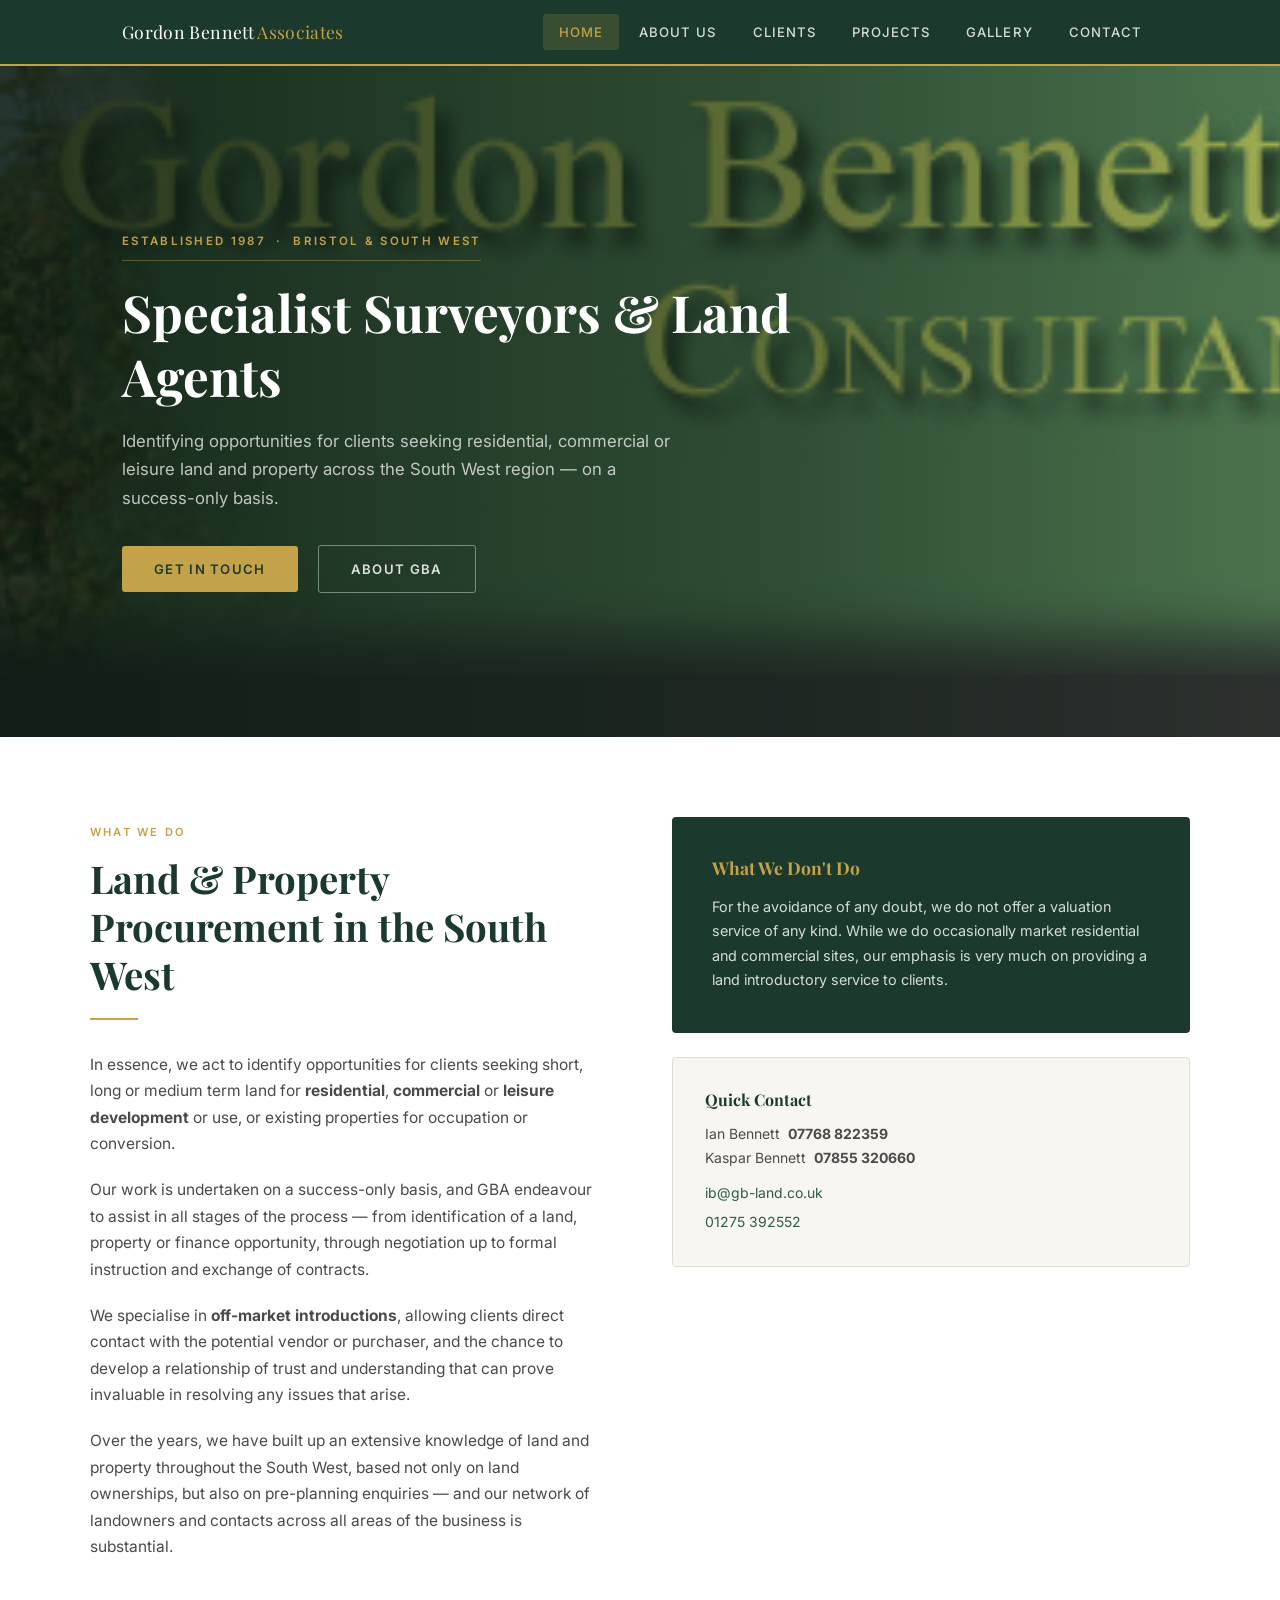
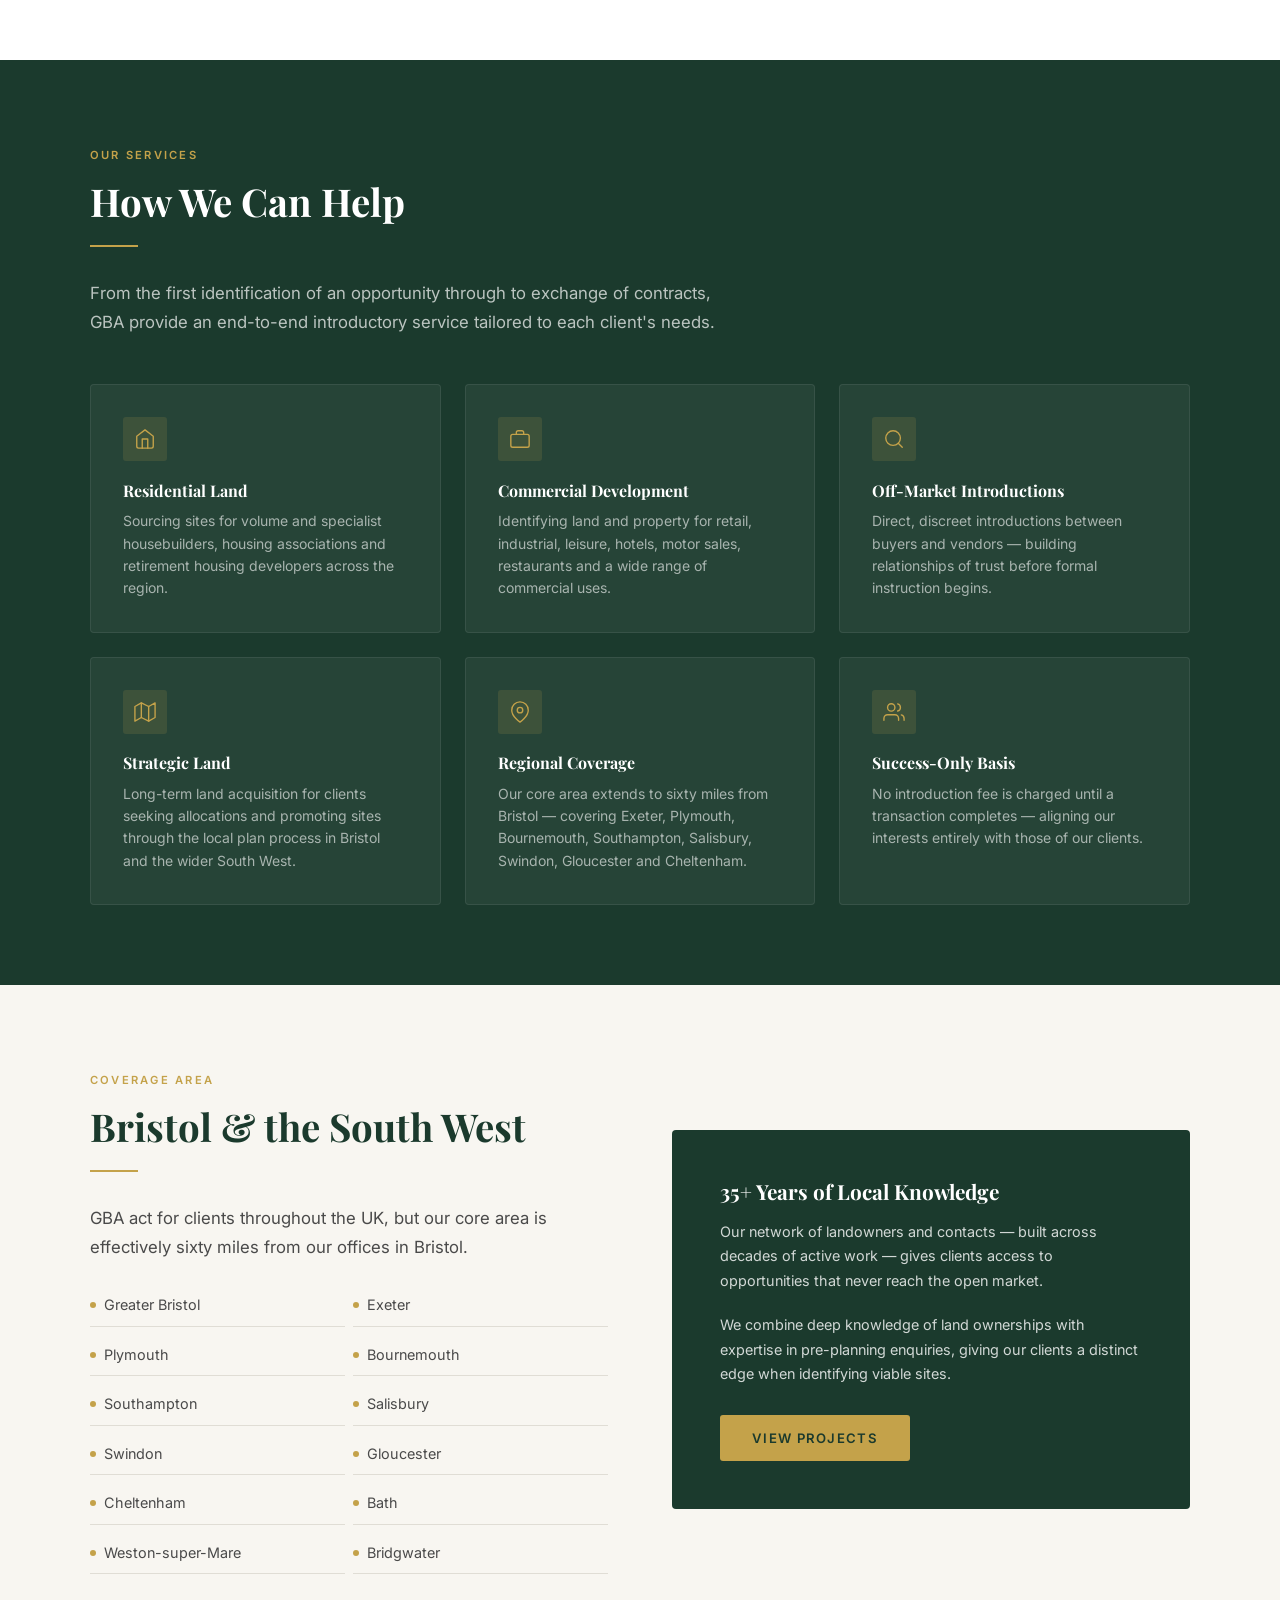
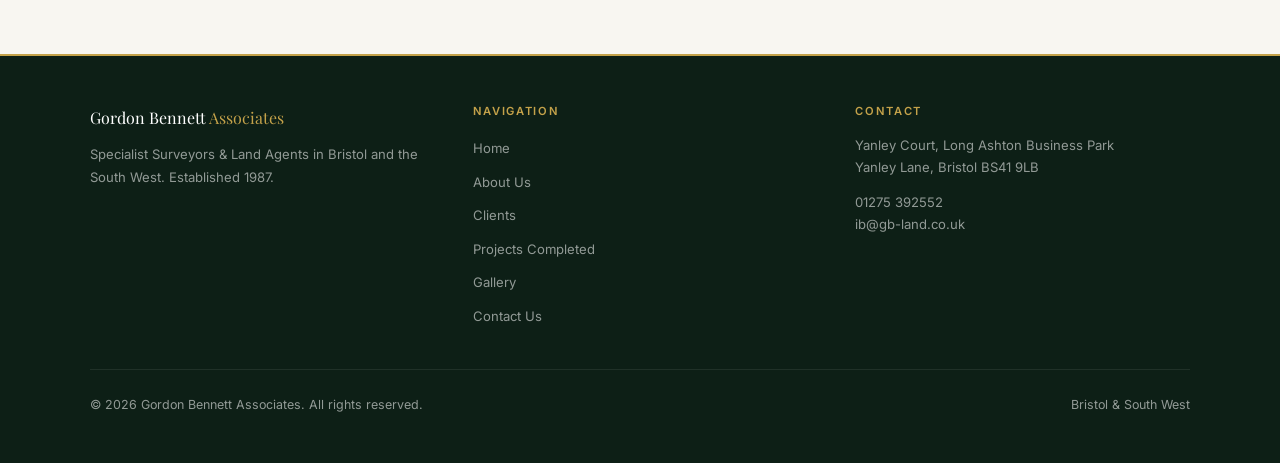
==== index.html @ da25f10d "Add hero image, gallery with project cards, contact form - Hero now uses real gbland.jpg banner with" ====
<!DOCTYPE html>
<html lang="en">
<head>
  <meta charset="UTF-8" />
  <meta name="viewport" content="width=device-width, initial-scale=1.0" />
  <title>Gordon Bennett Associates — Surveyors & Land Agents, Bristol & South West</title>
  <meta name="description" content="Gordon Bennett Associates — Specialist Surveyors & Land Agents in Property and Land Procurement in Bristol and the South West Region." />
  <link rel="stylesheet" href="style.css" />
</head>
<body>

<!-- NAV -->
<nav>
  <div class="nav-inner">
    <div class="nav-logo">Gordon Bennett <span>Associates</span></div>
    <ul class="nav-links">
      <li><a href="index.html" class="active">Home</a></li>
      <li><a href="about.html">About Us</a></li>
      <li><a href="clients.html">Clients</a></li>
      <li><a href="projects.html">Projects</a></li>
      <li><a href="gallery.html">Gallery</a></li>
      <li><a href="contact.html">Contact</a></li>
    </ul>
  </div>
</nav>

<!-- HERO -->
<section class="hero">
  <div class="hero-bg" style="background-image: url('gbland.jpg'); background-size: cover; background-position: center; background-repeat: no-repeat;"></div>
  <div class="hero-overlay"></div>
  <div class="hero-content">
    <div class="hero-eyebrow">Established 1987 &nbsp;·&nbsp; Bristol & South West</div>
    <h1>Specialist Surveyors &amp; Land Agents</h1>
    <p>Identifying opportunities for clients seeking residential, commercial or leisure land and property across the South West region — on a success-only basis.</p>
    <a href="contact.html" class="btn btn-gold">Get in Touch</a>
    <a href="about.html" class="btn btn-outline">About GBA</a>
  </div>
</section>

<!-- INTRO -->
<section style="background: var(--white);">
  <div class="section-inner">
    <div class="intro-grid">
      <div class="intro-text">
        <span class="section-label">What We Do</span>
        <h2 class="section-title">Land &amp; Property Procurement in the South West</h2>
        <div class="section-divider"></div>
        <p>In essence, we act to identify opportunities for clients seeking short, long or medium term land for <strong>residential</strong>, <strong>commercial</strong> or <strong>leisure development</strong> or use, or existing properties for occupation or conversion.</p>
        <p>Our work is undertaken on a success-only basis, and GBA endeavour to assist in all stages of the process — from identification of a land, property or finance opportunity, through negotiation up to formal instruction and exchange of contracts.</p>
        <p>We specialise in <strong>off-market introductions</strong>, allowing clients direct contact with the potential vendor or purchaser, and the chance to develop a relationship of trust and understanding that can prove invaluable in resolving any issues that arise.</p>
        <p>Over the years, we have built up an extensive knowledge of land and property throughout the South West, based not only on land ownerships, but also on pre-planning enquiries — and our network of landowners and contacts across all areas of the business is substantial.</p>
      </div>
      <div>
        <div class="intro-aside">
          <h3>What We Don't Do</h3>
          <p>For the avoidance of any doubt, we do not offer a valuation service of any kind. While we do occasionally market residential and commercial sites, our emphasis is very much on providing a land introductory service to clients.</p>
        </div>
        <div style="margin-top: 1.5rem; padding: 2rem; border: 1px solid var(--border); border-radius: 4px; background: var(--cream);">
          <h3 style="font-size:1rem; color: var(--green-dark); margin-bottom: 0.75rem;">Quick Contact</h3>
          <p style="font-size: 0.875rem; color: var(--text-mid); margin-bottom: 0.75rem;">Ian Bennett &nbsp;<strong>07768 822359</strong><br>Kaspar Bennett &nbsp;<strong>07855 320660</strong></p>
          <p style="font-size: 0.875rem;"><a href="mailto:ib@gb-land.co.uk">ib@gb-land.co.uk</a></p>
          <p style="font-size: 0.875rem; margin-top: 0.3rem;"><a href="tel:01275392552">01275 392552</a></p>
        </div>
      </div>
    </div>
  </div>
</section>

<!-- SERVICES -->
<section class="services-bg">
  <div class="section-inner">
    <span class="section-label">Our Services</span>
    <h2 class="section-title" style="color: var(--white);">How We Can Help</h2>
    <div class="section-divider"></div>
    <p class="section-intro">From the first identification of an opportunity through to exchange of contracts, GBA provide an end-to-end introductory service tailored to each client's needs.</p>
    <div class="services-grid">

      <div class="service-card">
        <div class="service-icon">
          <svg viewBox="0 0 24 24"><path d="M3 9l9-7 9 7v11a2 2 0 0 1-2 2H5a2 2 0 0 1-2-2z"/><polyline points="9 22 9 12 15 12 15 22"/></svg>
        </div>
        <h3>Residential Land</h3>
        <p>Sourcing sites for volume and specialist housebuilders, housing associations and retirement housing developers across the region.</p>
      </div>

      <div class="service-card">
        <div class="service-icon">
          <svg viewBox="0 0 24 24"><rect x="2" y="7" width="20" height="14" rx="2"/><path d="M16 7V5a2 2 0 0 0-2-2h-4a2 2 0 0 0-2 2v2"/></svg>
        </div>
        <h3>Commercial Development</h3>
        <p>Identifying land and property for retail, industrial, leisure, hotels, motor sales, restaurants and a wide range of commercial uses.</p>
      </div>

      <div class="service-card">
        <div class="service-icon">
          <svg viewBox="0 0 24 24"><circle cx="11" cy="11" r="8"/><line x1="21" y1="21" x2="16.65" y2="16.65"/></svg>
        </div>
        <h3>Off-Market Introductions</h3>
        <p>Direct, discreet introductions between buyers and vendors — building relationships of trust before formal instruction begins.</p>
      </div>

      <div class="service-card">
        <div class="service-icon">
          <svg viewBox="0 0 24 24"><polygon points="1 6 1 22 8 18 16 22 23 18 23 2 16 6 8 2 1 6"/><line x1="8" y1="2" x2="8" y2="18"/><line x1="16" y1="6" x2="16" y2="22"/></svg>
        </div>
        <h3>Strategic Land</h3>
        <p>Long-term land acquisition for clients seeking allocations and promoting sites through the local plan process in Bristol and the wider South West.</p>
      </div>

      <div class="service-card">
        <div class="service-icon">
          <svg viewBox="0 0 24 24"><path d="M21 10c0 7-9 13-9 13s-9-6-9-13a9 9 0 0 1 18 0z"/><circle cx="12" cy="10" r="3"/></svg>
        </div>
        <h3>Regional Coverage</h3>
        <p>Our core area extends to sixty miles from Bristol — covering Exeter, Plymouth, Bournemouth, Southampton, Salisbury, Swindon, Gloucester and Cheltenham.</p>
      </div>

      <div class="service-card">
        <div class="service-icon">
          <svg viewBox="0 0 24 24"><path d="M17 21v-2a4 4 0 0 0-4-4H5a4 4 0 0 0-4 4v2"/><circle cx="9" cy="7" r="4"/><path d="M23 21v-2a4 4 0 0 0-3-3.87"/><path d="M16 3.13a4 4 0 0 1 0 7.75"/></svg>
        </div>
        <h3>Success-Only Basis</h3>
        <p>No introduction fee is charged until a transaction completes — aligning our interests entirely with those of our clients.</p>
      </div>

    </div>
  </div>
</section>

<!-- COVERAGE -->
<section style="background: var(--cream);">
  <div class="section-inner">
    <div class="coverage-grid">
      <div>
        <span class="section-label">Coverage Area</span>
        <h2 class="section-title">Bristol &amp; the South West</h2>
        <div class="section-divider"></div>
        <p class="section-intro" style="margin-bottom: 1.5rem;">GBA act for clients throughout the UK, but our core area is effectively sixty miles from our offices in Bristol.</p>
        <ul class="coverage-list">
          <li>Greater Bristol</li>
          <li>Exeter</li>
          <li>Plymouth</li>
          <li>Bournemouth</li>
          <li>Southampton</li>
          <li>Salisbury</li>
          <li>Swindon</li>
          <li>Gloucester</li>
          <li>Cheltenham</li>
          <li>Bath</li>
          <li>Weston-super-Mare</li>
          <li>Bridgwater</li>
        </ul>
      </div>
      <div style="background: var(--green-dark); border-radius: 4px; padding: 3rem; color: rgba(255,255,255,0.8);">
        <h3 style="font-size:1.3rem; color: var(--white); margin-bottom: 1rem;">35+ Years of Local Knowledge</h3>
        <p style="font-size: 0.9rem; margin-bottom: 1.25rem;">Our network of landowners and contacts — built across decades of active work — gives clients access to opportunities that never reach the open market.</p>
        <p style="font-size: 0.9rem; margin-bottom: 1.25rem;">We combine deep knowledge of land ownerships with expertise in pre-planning enquiries, giving our clients a distinct edge when identifying viable sites.</p>
        <a href="projects.html" class="btn btn-gold" style="margin-top: 0.5rem;">View Projects</a>
      </div>
    </div>
  </div>
</section>

<!-- FOOTER -->
<footer>
  <div class="footer-inner">
    <div>
      <div class="footer-brand">Gordon Bennett <span>Associates</span></div>
      <p>Specialist Surveyors &amp; Land Agents in Bristol and the South West. Established 1987.</p>
    </div>
    <div>
      <h4>Navigation</h4>
      <ul class="footer-links">
        <li><a href="index.html">Home</a></li>
        <li><a href="about.html">About Us</a></li>
        <li><a href="clients.html">Clients</a></li>
        <li><a href="projects.html">Projects Completed</a></li>
        <li><a href="gallery.html">Gallery</a></li>
        <li><a href="contact.html">Contact Us</a></li>
      </ul>
    </div>
    <div>
      <h4>Contact</h4>
      <p>Yanley Court, Long Ashton Business Park<br>Yanley Lane, Bristol BS41 9LB</p>
      <p style="margin-top: 0.75rem;"><a href="tel:01275392552">01275 392552</a></p>
      <p><a href="mailto:ib@gb-land.co.uk">ib@gb-land.co.uk</a></p>
    </div>
  </div>
  <div class="footer-bottom">
    <span>© 2026 Gordon Bennett Associates. All rights reserved.</span>
    <span>Bristol &amp; South West</span>
  </div>
</footer>

</body>
</html>
---- style.css ----
/* ============================================
   Gordon Bennett Associates — Premium Theme
   ============================================ */

@import url('https://fonts.googleapis.com/css2?family=Playfair+Display:ital,wght@0,400;0,600;0,700;1,400&family=Inter:wght@300;400;500;600&display=swap');

:root {
  --green-dark:   #1B3A2D;
  --green-mid:    #2D5C43;
  --green-light:  #3D7A58;
  --gold:         #C4A24A;
  --gold-light:   #D4B86A;
  --cream:        #F8F6F1;
  --white:        #FFFFFF;
  --text-dark:    #1E1E1E;
  --text-mid:     #4A4A4A;
  --text-light:   #7A7A7A;
  --border:       #E0DDD5;
}

*, *::before, *::after { box-sizing: border-box; margin: 0; padding: 0; }

html { scroll-behavior: smooth; }

body {
  font-family: 'Inter', sans-serif;
  font-weight: 400;
  color: var(--text-dark);
  background: var(--cream);
  line-height: 1.7;
}

/* ── TYPOGRAPHY ── */
h1, h2, h3, h4 {
  font-family: 'Playfair Display', serif;
  line-height: 1.25;
}

a { color: var(--green-mid); text-decoration: none; transition: color 0.2s; }
a:hover { color: var(--gold); }

/* ── NAV ── */
nav {
  position: sticky;
  top: 0;
  z-index: 100;
  background: var(--green-dark);
  border-bottom: 2px solid var(--gold);
}

.nav-inner {
  max-width: 1100px;
  margin: 0 auto;
  display: flex;
  align-items: center;
  justify-content: space-between;
  padding: 0 2rem;
  height: 64px;
}

.nav-logo {
  font-family: 'Playfair Display', serif;
  font-size: 1.1rem;
  color: var(--white);
  letter-spacing: 0.02em;
}

.nav-logo span {
  color: var(--gold);
}

.nav-links {
  display: flex;
  list-style: none;
  gap: 0.25rem;
}

.nav-links a {
  display: block;
  padding: 0.45rem 1rem;
  color: rgba(255,255,255,0.82);
  font-size: 0.82rem;
  letter-spacing: 0.08em;
  text-transform: uppercase;
  font-weight: 500;
  border-radius: 3px;
  transition: all 0.2s;
}

.nav-links a:hover,
.nav-links a.active {
  color: var(--white);
  background: rgba(196,162,74,0.18);
}

.nav-links a.active {
  color: var(--gold);
}

/* ── HERO ── */
.hero {
  position: relative;
  min-height: 480px;
  display: flex;
  align-items: flex-end;
  background: var(--green-dark);
  overflow: hidden;
}

.hero-bg {
  position: absolute;
  inset: 0;
  background: linear-gradient(135deg, #0d2018 0%, #1B3A2D 50%, #2D5C43 100%);
  background-size: cover;
  background-position: center;
}

.hero-overlay {
  position: absolute;
  inset: 0;
  background: linear-gradient(to right, rgba(10,25,17,0.88) 0%, rgba(10,25,17,0.6) 60%, rgba(10,25,17,0.3) 100%);
}

.hero-content {
  position: relative;
  max-width: 1100px;
  margin: 0 auto;
  width: 100%;
  padding: 5rem 2rem 4rem;
}

.hero-eyebrow {
  display: inline-block;
  font-size: 0.72rem;
  letter-spacing: 0.2em;
  text-transform: uppercase;
  color: var(--gold);
  font-weight: 600;
  margin-bottom: 1.2rem;
  padding-bottom: 0.5rem;
  border-bottom: 1px solid rgba(196,162,74,0.4);
}

.hero h1 {
  font-size: clamp(2rem, 4vw, 3.2rem);
  color: var(--white);
  max-width: 680px;
  margin-bottom: 1.2rem;
  font-weight: 700;
}

.hero p {
  font-size: 1.05rem;
  color: rgba(255,255,255,0.72);
  max-width: 560px;
  margin-bottom: 2rem;
}

.btn {
  display: inline-block;
  padding: 0.75rem 2rem;
  border-radius: 3px;
  font-size: 0.82rem;
  font-weight: 600;
  letter-spacing: 0.1em;
  text-transform: uppercase;
  transition: all 0.2s;
}

.btn-gold {
  background: var(--gold);
  color: var(--green-dark);
}

.btn-gold:hover {
  background: var(--gold-light);
  color: var(--green-dark);
}

.btn-outline {
  border: 1px solid rgba(255,255,255,0.4);
  color: rgba(255,255,255,0.85);
  margin-left: 1rem;
}

.btn-outline:hover {
  border-color: var(--gold);
  color: var(--gold);
}

/* ── SECTIONS ── */
section { padding: 5rem 2rem; }

.section-inner {
  max-width: 1100px;
  margin: 0 auto;
}

.section-label {
  display: inline-block;
  font-size: 0.7rem;
  letter-spacing: 0.2em;
  text-transform: uppercase;
  color: var(--gold);
  font-weight: 600;
  margin-bottom: 0.75rem;
}

.section-title {
  font-size: clamp(1.6rem, 3vw, 2.4rem);
  color: var(--green-dark);
  margin-bottom: 1.25rem;
}

.section-divider {
  width: 48px;
  height: 2px;
  background: var(--gold);
  margin-bottom: 2rem;
}

.section-intro {
  font-size: 1.05rem;
  color: var(--text-mid);
  max-width: 640px;
  margin-bottom: 3rem;
}

/* ── INTRO SPLIT ── */
.intro-grid {
  display: grid;
  grid-template-columns: 1fr 1fr;
  gap: 4rem;
  align-items: start;
}

.intro-text p {
  color: var(--text-mid);
  margin-bottom: 1.25rem;
  font-size: 0.97rem;
}

.intro-aside {
  background: var(--green-dark);
  border-radius: 4px;
  padding: 2.5rem;
  color: rgba(255,255,255,0.82);
}

.intro-aside h3 {
  font-size: 1.1rem;
  color: var(--gold);
  margin-bottom: 1rem;
}

.intro-aside p {
  font-size: 0.9rem;
  line-height: 1.7;
}

/* ── SERVICES CARDS ── */
.services-bg {
  background: var(--green-dark);
}

.services-bg .section-title { color: var(--white); }
.services-bg .section-label { }
.services-bg .section-divider { }
.services-bg .section-intro { color: rgba(255,255,255,0.7); }

.services-grid {
  display: grid;
  grid-template-columns: repeat(3, 1fr);
  gap: 1.5rem;
}

.service-card {
  background: rgba(255,255,255,0.05);
  border: 1px solid rgba(255,255,255,0.08);
  border-radius: 4px;
  padding: 2rem;
  transition: border-color 0.2s;
}

.service-card:hover {
  border-color: rgba(196,162,74,0.4);
}

.service-icon {
  width: 44px;
  height: 44px;
  background: rgba(196,162,74,0.15);
  border-radius: 3px;
  display: flex;
  align-items: center;
  justify-content: center;
  margin-bottom: 1.2rem;
}

.service-icon svg {
  width: 22px;
  height: 22px;
  stroke: var(--gold);
  fill: none;
  stroke-width: 1.5;
  stroke-linecap: round;
  stroke-linejoin: round;
}

.service-card h3 {
  font-size: 1rem;
  color: var(--white);
  margin-bottom: 0.6rem;
}

.service-card p {
  font-size: 0.875rem;
  color: rgba(255,255,255,0.6);
  line-height: 1.6;
}

/* ── COVERAGE ── */
.coverage-grid {
  display: grid;
  grid-template-columns: 1fr 1fr;
  gap: 4rem;
  align-items: center;
}

.coverage-list {
  display: grid;
  grid-template-columns: 1fr 1fr;
  gap: 0.5rem;
  list-style: none;
}

.coverage-list li {
  font-size: 0.9rem;
  color: var(--text-mid);
  padding: 0.5rem 0;
  border-bottom: 1px solid var(--border);
  display: flex;
  align-items: center;
  gap: 0.5rem;
}

.coverage-list li::before {
  content: '';
  display: inline-block;
  width: 6px;
  height: 6px;
  background: var(--gold);
  border-radius: 50%;
  flex-shrink: 0;
}

/* ── CLIENT SECTORS ── */
.sectors-grid {
  display: grid;
  grid-template-columns: repeat(2, 1fr);
  gap: 0;
}

.sector-group {
  padding: 2.5rem;
  border: 1px solid var(--border);
}

.sector-group:nth-child(odd) { border-right: none; }
.sector-group:nth-child(n+3) { border-top: none; }

.sector-group h3 {
  font-family: 'Playfair Display', serif;
  font-size: 1rem;
  color: var(--green-dark);
  margin-bottom: 1rem;
  padding-bottom: 0.5rem;
  border-bottom: 2px solid var(--gold);
  display: inline-block;
}

.sector-list {
  list-style: none;
}

.sector-list li {
  font-size: 0.875rem;
  color: var(--text-mid);
  padding: 0.3rem 0;
  padding-left: 1rem;
  position: relative;
}

.sector-list li::before {
  content: '—';
  position: absolute;
  left: 0;
  color: var(--gold);
  font-size: 0.7rem;
  top: 0.45rem;
}

/* ── TEAM CARDS ── */
.team-grid {
  display: grid;
  grid-template-columns: repeat(3, 1fr);
  gap: 2rem;
}

.team-card {
  padding: 2rem;
  border: 1px solid var(--border);
  border-top: 3px solid var(--gold);
  background: var(--white);
  border-radius: 0 0 4px 4px;
}

.team-role {
  font-size: 0.7rem;
  text-transform: uppercase;
  letter-spacing: 0.15em;
  color: var(--gold);
  font-weight: 600;
  margin-bottom: 0.4rem;
}

.team-card h3 {
  font-size: 1.1rem;
  color: var(--green-dark);
  margin-bottom: 0.75rem;
}

.team-card p {
  font-size: 0.875rem;
  color: var(--text-mid);
  line-height: 1.65;
}

/* ── PROJECTS TABLE ── */
.projects-table {
  width: 100%;
  border-collapse: collapse;
  font-size: 0.88rem;
}

.projects-table thead th {
  text-align: left;
  padding: 1rem 1.5rem;
  background: var(--green-dark);
  color: var(--gold);
  font-family: 'Inter', sans-serif;
  font-weight: 600;
  font-size: 0.72rem;
  letter-spacing: 0.12em;
  text-transform: uppercase;
}

.projects-table tbody tr {
  border-bottom: 1px solid var(--border);
  transition: background 0.15s;
}

.projects-table tbody tr:hover {
  background: rgba(196,162,74,0.05);
}

.projects-table td {
  padding: 0.9rem 1.5rem;
  color: var(--text-mid);
}

.projects-table td:first-child {
  color: var(--text-light);
  font-size: 0.82rem;
  white-space: nowrap;
}

.projects-table td:nth-child(3) {
  font-weight: 500;
  color: var(--green-mid);
}

/* ── CONTACT ── */
.contact-grid {
  display: grid;
  grid-template-columns: 1fr 1fr;
  gap: 4rem;
}

.contact-info dt {
  font-size: 0.72rem;
  text-transform: uppercase;
  letter-spacing: 0.12em;
  color: var(--gold);
  font-weight: 600;
  margin-top: 1.5rem;
  margin-bottom: 0.3rem;
}

.contact-info dt:first-child { margin-top: 0; }

.contact-info dd {
  color: var(--text-mid);
  font-size: 0.9rem;
  line-height: 1.6;
}

.contact-info dd a {
  color: var(--green-mid);
}

.contact-cta {
  background: var(--green-dark);
  border-radius: 4px;
  padding: 2.5rem;
  color: rgba(255,255,255,0.85);
}

.contact-cta h3 {
  font-size: 1.3rem;
  color: var(--white);
  margin-bottom: 1rem;
}

.contact-cta p {
  font-size: 0.9rem;
  line-height: 1.7;
  margin-bottom: 1.5rem;
}

/* ── PAGE HERO (inner pages) ── */
.page-hero {
  background: var(--green-dark);
  padding: 4rem 2rem 3rem;
  border-bottom: 2px solid var(--gold);
}

.page-hero-inner {
  max-width: 1100px;
  margin: 0 auto;
}

.page-hero .hero-eyebrow { margin-bottom: 0.75rem; }

.page-hero h1 {
  font-size: clamp(1.8rem, 3.5vw, 2.8rem);
  color: var(--white);
}

/* ── FOOTER ── */
footer {
  background: #0d1f16;
  color: rgba(255,255,255,0.55);
  padding: 3rem 2rem;
  border-top: 2px solid var(--gold);
}

.footer-inner {
  max-width: 1100px;
  margin: 0 auto;
  display: grid;
  grid-template-columns: 1fr 1fr 1fr;
  gap: 3rem;
}

.footer-brand {
  font-family: 'Playfair Display', serif;
  font-size: 1rem;
  color: var(--white);
  margin-bottom: 0.75rem;
}

.footer-brand span { color: var(--gold); }

footer p { font-size: 0.82rem; line-height: 1.7; }

footer h4 {
  font-family: 'Inter', sans-serif;
  font-size: 0.7rem;
  text-transform: uppercase;
  letter-spacing: 0.15em;
  color: var(--gold);
  margin-bottom: 1rem;
  font-weight: 600;
}

footer a { color: rgba(255,255,255,0.55); font-size: 0.82rem; }
footer a:hover { color: var(--gold); }

.footer-links { list-style: none; display: flex; flex-direction: column; gap: 0.4rem; }

.footer-bottom {
  max-width: 1100px;
  margin: 2.5rem auto 0;
  padding-top: 1.5rem;
  border-top: 1px solid rgba(255,255,255,0.08);
  font-size: 0.78rem;
  display: flex;
  justify-content: space-between;
}

/* ── RESPONSIVE ── */
@media (max-width: 768px) {
  .intro-grid,
  .coverage-grid,
  .contact-grid,
  .sectors-grid { grid-template-columns: 1fr; }

  .services-grid { grid-template-columns: 1fr; }
  .team-grid { grid-template-columns: 1fr; }
  .footer-inner { grid-template-columns: 1fr; }

  .sector-group:nth-child(odd) { border-right: 1px solid var(--border); }

  .nav-links { display: none; }
}
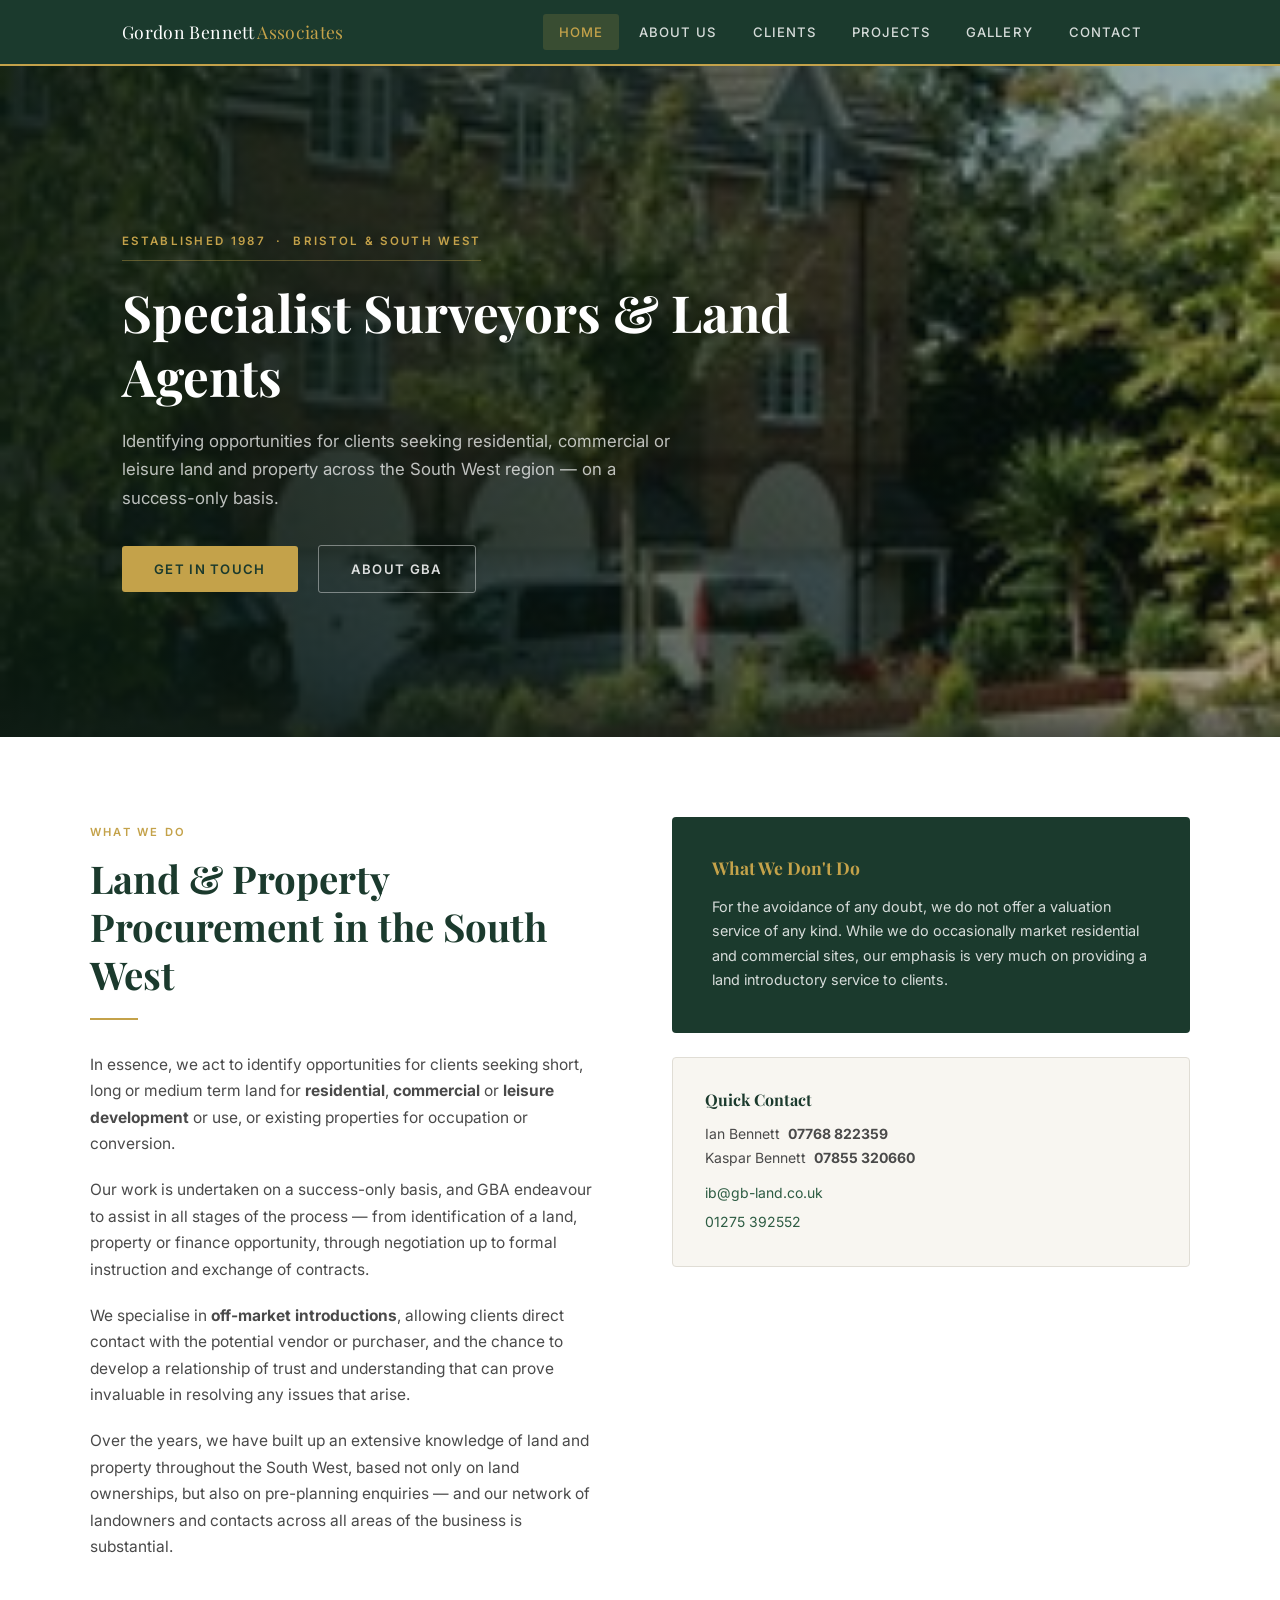
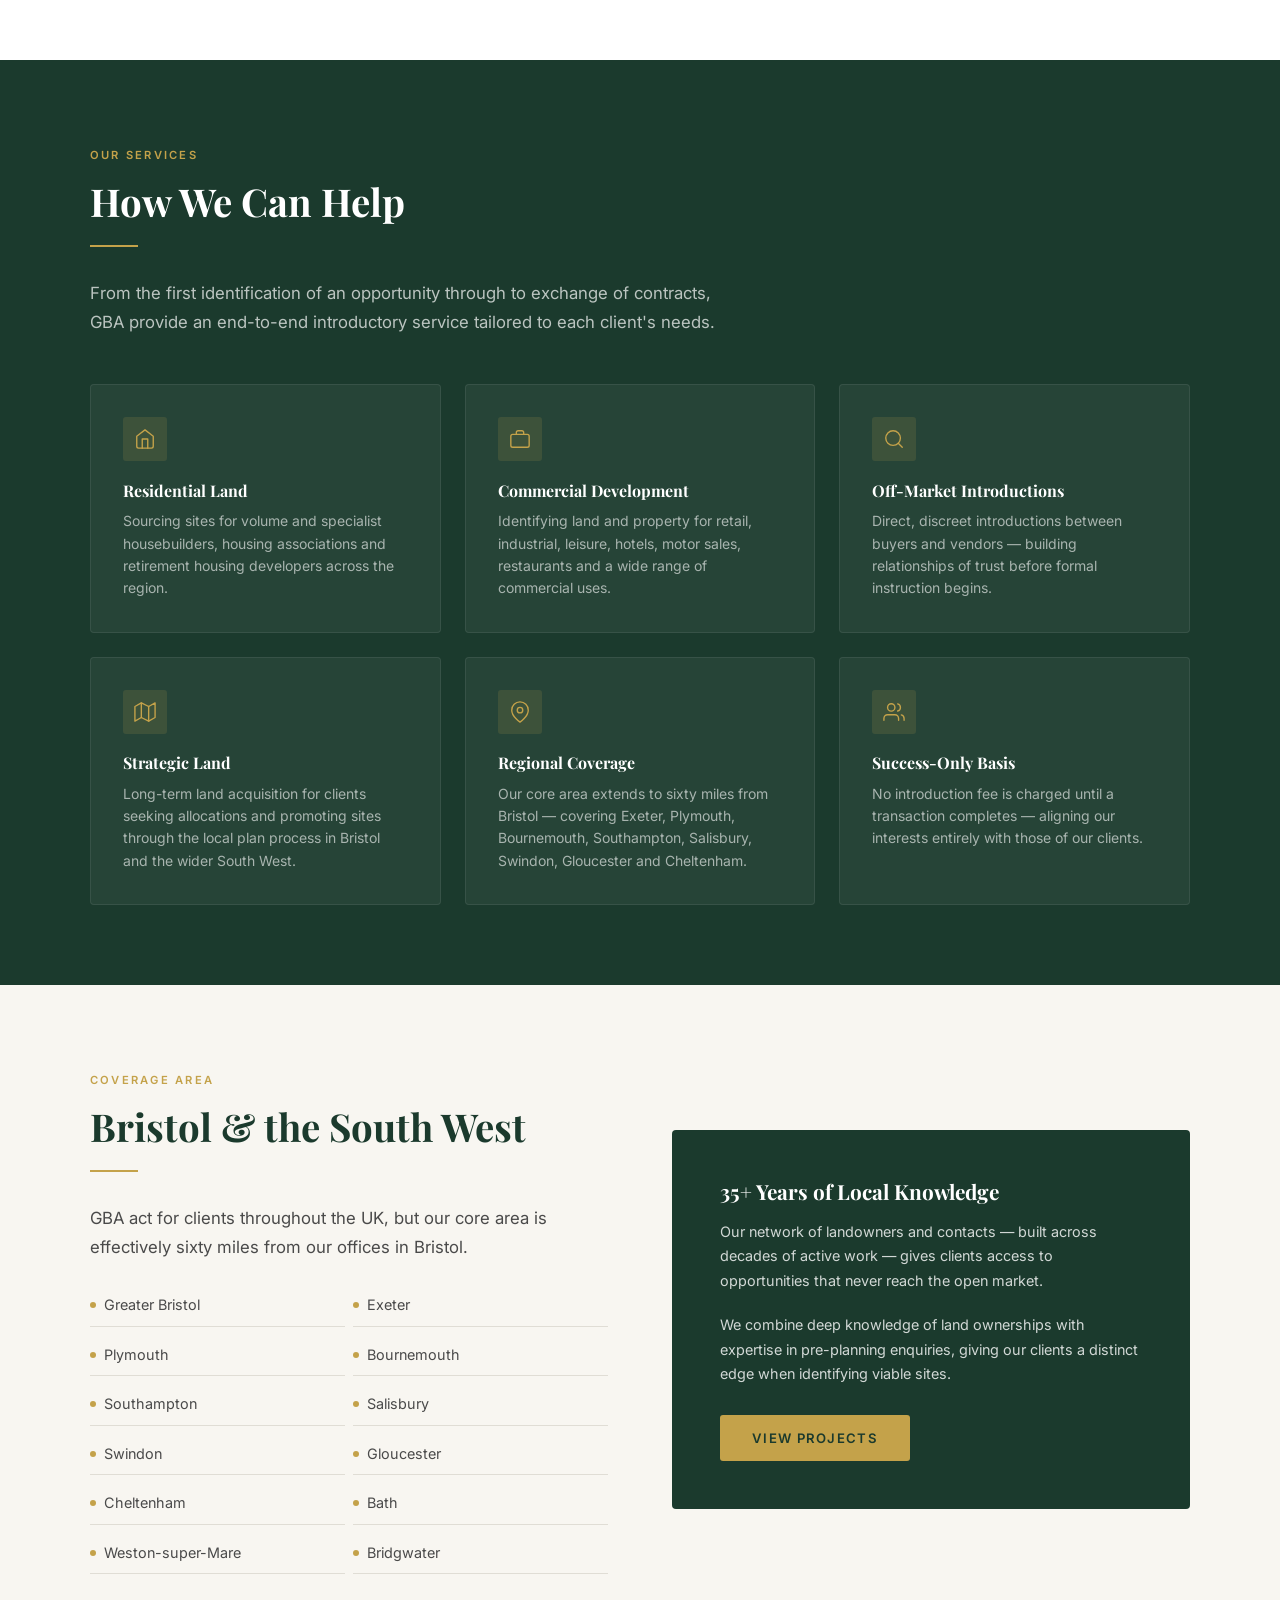
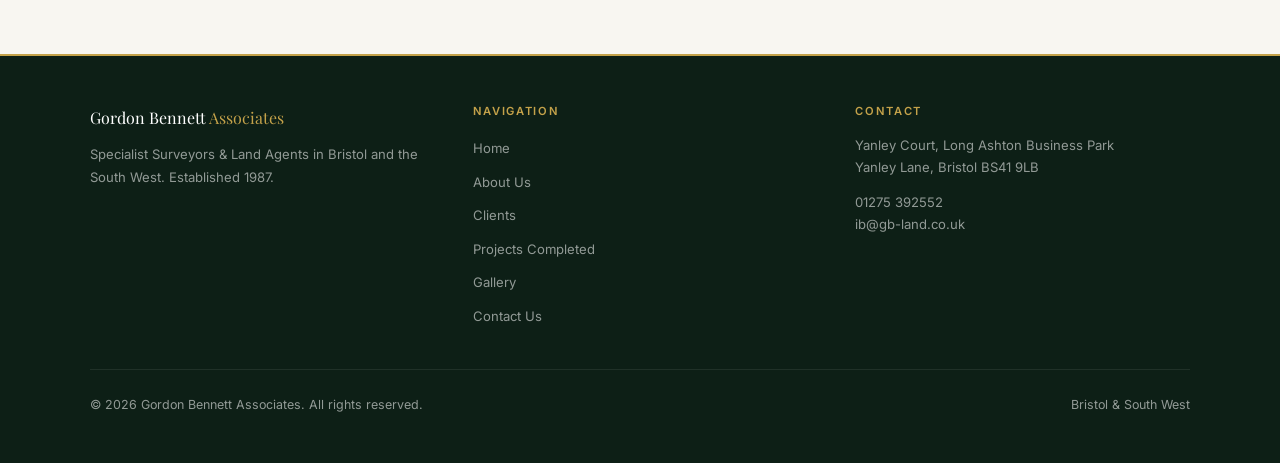
==== commit 780c7bd8: "Crop house photo from banner, use in hero background Co-Authored-By: Claude Sonnet 4.6 <noreply@anth" ====
--- a/index.html
+++ b/index.html
@@ -26,7 +26,7 @@
 
 <!-- HERO -->
 <section class="hero">
-  <div class="hero-bg" style="background-image: url('gbland.jpg'); background-size: cover; background-position: center; background-repeat: no-repeat;"></div>
+  <div class="hero-bg" style="background-image: url('house.jpg'); background-size: cover; background-position: center; background-repeat: no-repeat;"></div>
   <div class="hero-overlay"></div>
   <div class="hero-content">
     <div class="hero-eyebrow">Established 1987 &nbsp;·&nbsp; Bristol & South West</div>
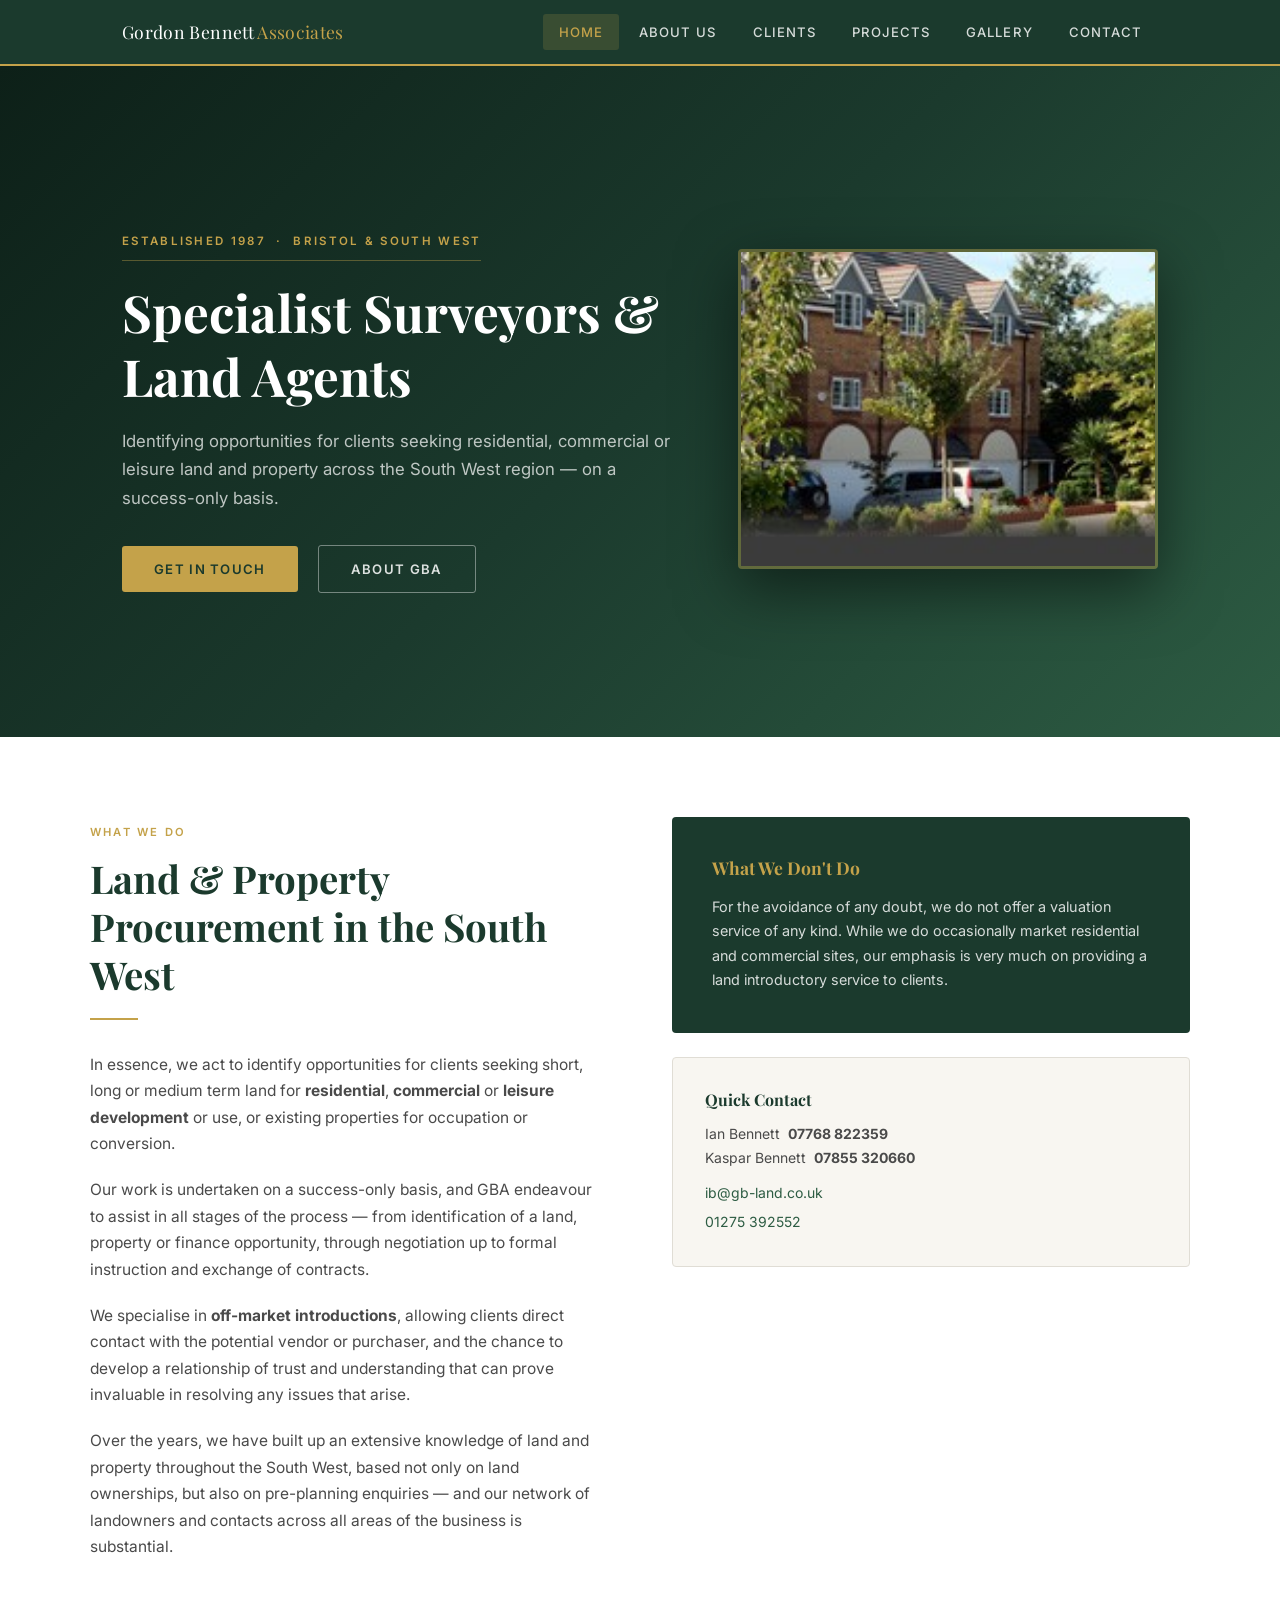
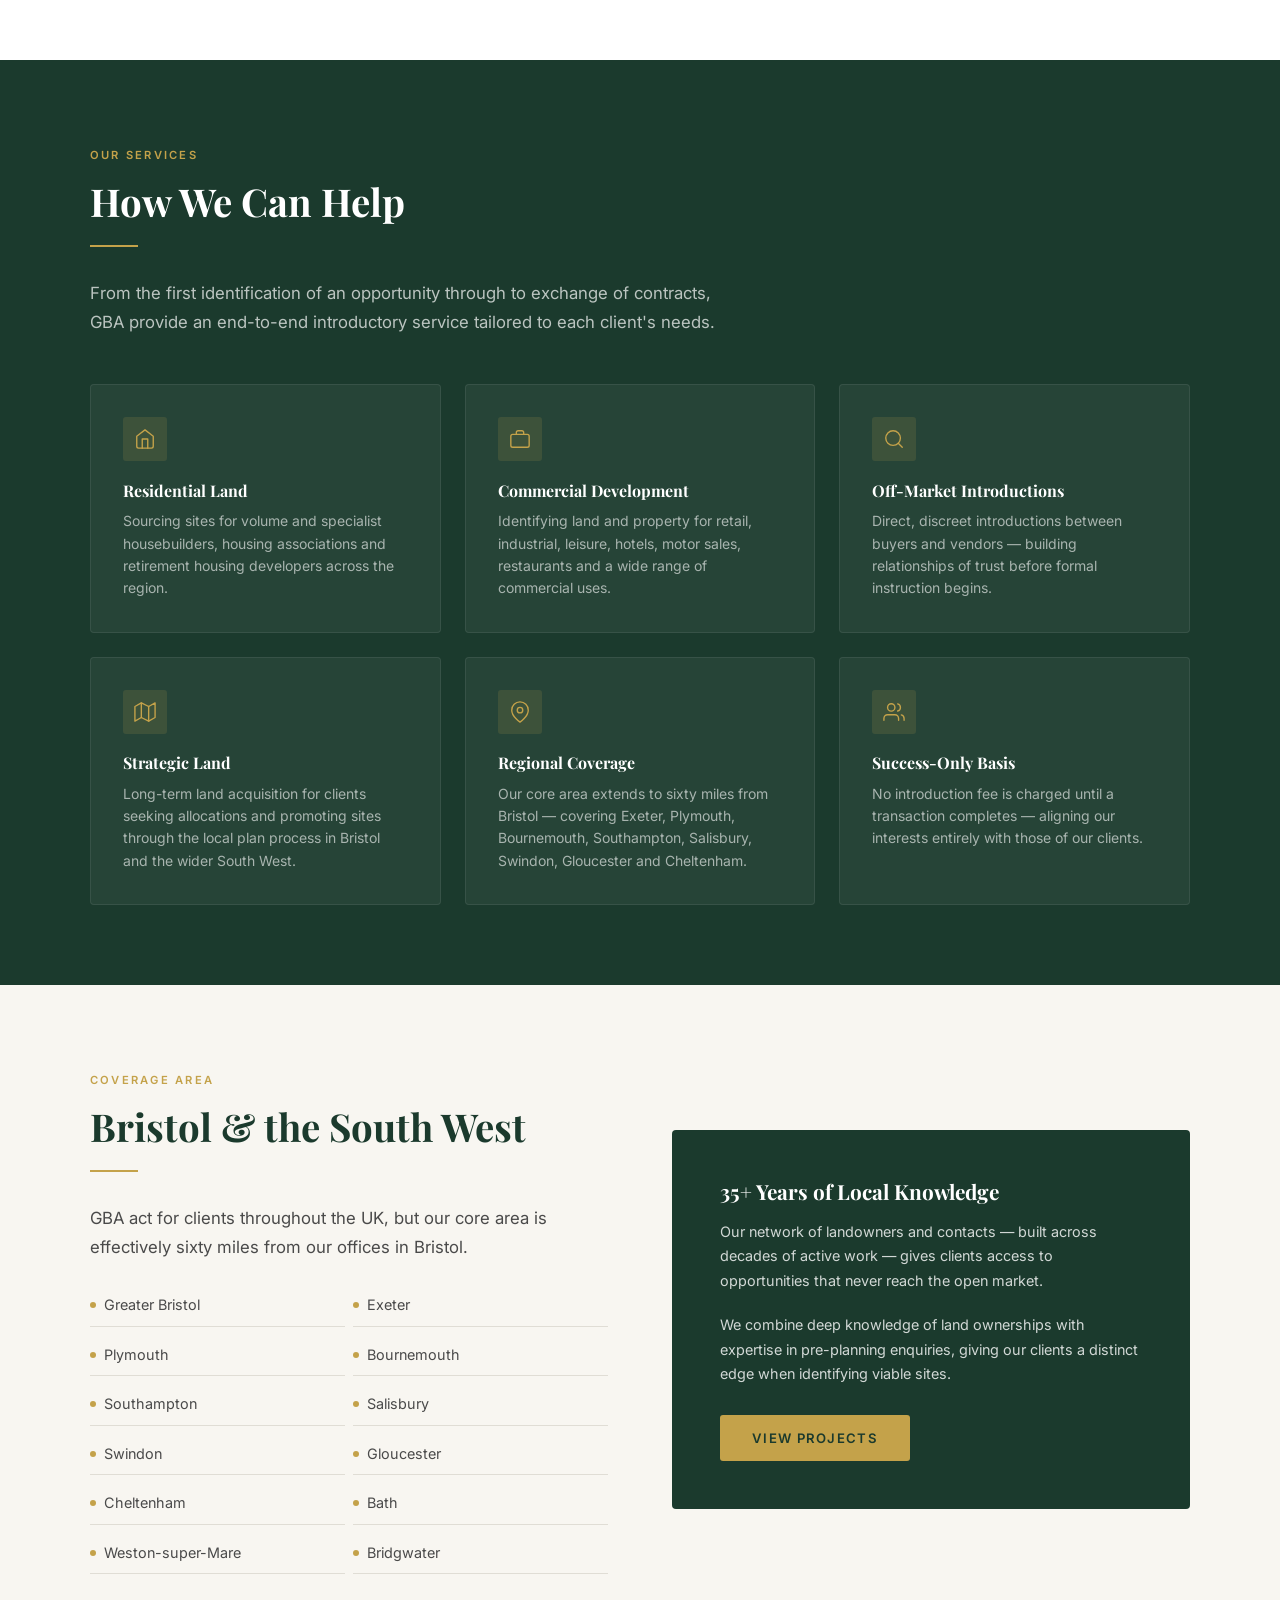
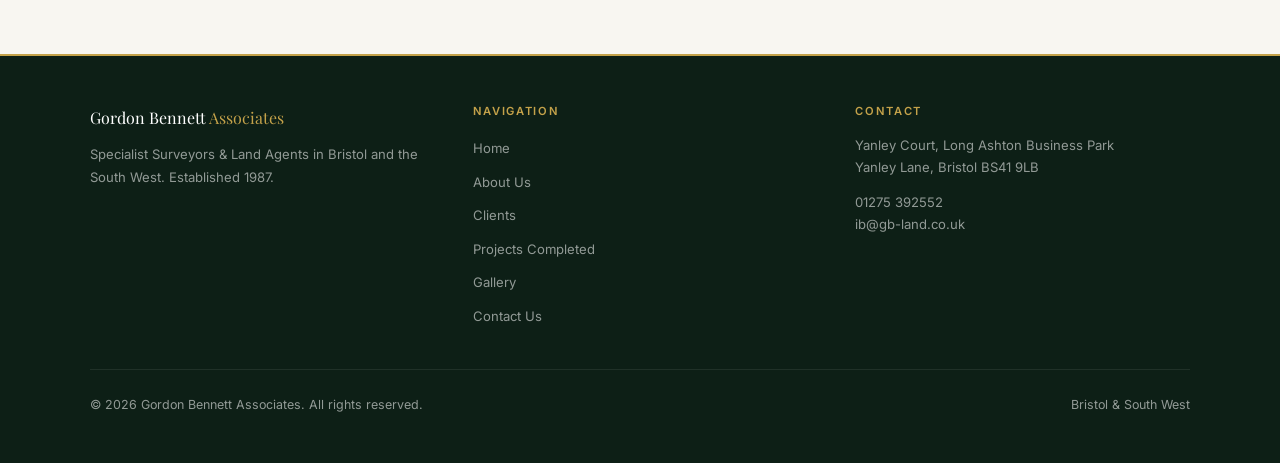
==== commit f0a82e41: "Fix hero: display house as framed image on right side, not stretched background Co-Authored-By: Clau" ====
--- a/index.html
+++ b/index.html
@@ -26,14 +26,18 @@
 
 <!-- HERO -->
 <section class="hero">
-  <div class="hero-bg" style="background-image: url('house.jpg'); background-size: cover; background-position: center; background-repeat: no-repeat;"></div>
-  <div class="hero-overlay"></div>
-  <div class="hero-content">
-    <div class="hero-eyebrow">Established 1987 &nbsp;·&nbsp; Bristol & South West</div>
-    <h1>Specialist Surveyors &amp; Land Agents</h1>
-    <p>Identifying opportunities for clients seeking residential, commercial or leisure land and property across the South West region — on a success-only basis.</p>
-    <a href="contact.html" class="btn btn-gold">Get in Touch</a>
-    <a href="about.html" class="btn btn-outline">About GBA</a>
+  <div class="hero-bg"></div>
+  <div class="hero-content hero-split">
+    <div class="hero-text">
+      <div class="hero-eyebrow">Established 1987 &nbsp;·&nbsp; Bristol & South West</div>
+      <h1>Specialist Surveyors &amp; Land Agents</h1>
+      <p>Identifying opportunities for clients seeking residential, commercial or leisure land and property across the South West region — on a success-only basis.</p>
+      <a href="contact.html" class="btn btn-gold">Get in Touch</a>
+      <a href="about.html" class="btn btn-outline">About GBA</a>
+    </div>
+    <div class="hero-image-wrap">
+      <img src="house.jpg" alt="Residential development — Bristol" class="hero-photo" />
+    </div>
   </div>
 </section>
 
--- a/style.css
+++ b/style.css
@@ -121,6 +121,35 @@
   background: linear-gradient(to right, rgba(10,25,17,0.88) 0%, rgba(10,25,17,0.6) 60%, rgba(10,25,17,0.3) 100%);
 }
 
+.hero-split {
+  display: grid;
+  grid-template-columns: 1fr auto;
+  align-items: center;
+  gap: 4rem;
+}
+
+.hero-text { flex: 1; }
+
+.hero-image-wrap {
+  position: relative;
+  flex-shrink: 0;
+}
+
+.hero-photo {
+  display: block;
+  width: 420px;
+  height: 320px;
+  object-fit: cover;
+  border-radius: 4px;
+  border: 3px solid rgba(196,162,74,0.4);
+  box-shadow: 0 20px 60px rgba(0,0,0,0.5);
+}
+
+@media (max-width: 900px) {
+  .hero-split { grid-template-columns: 1fr; }
+  .hero-image-wrap { display: none; }
+}
+
 .hero-content {
   position: relative;
   max-width: 1100px;
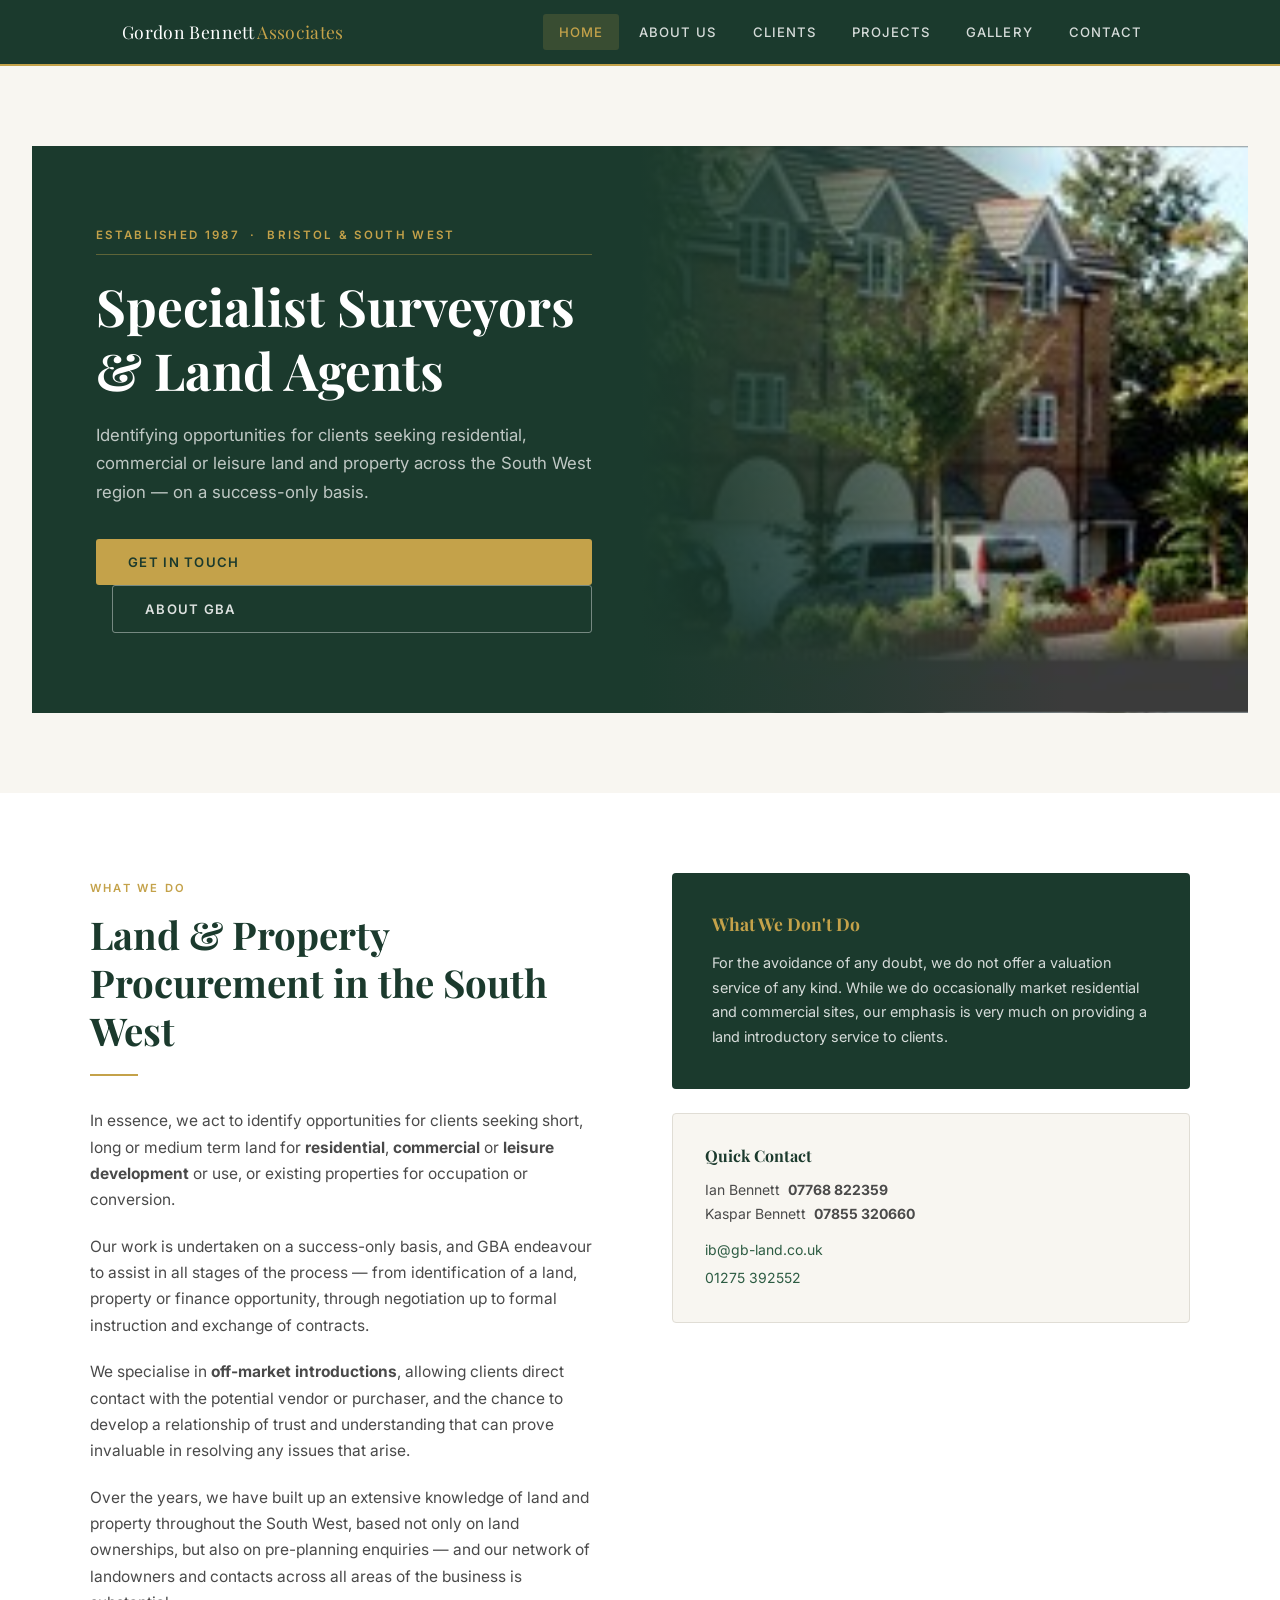
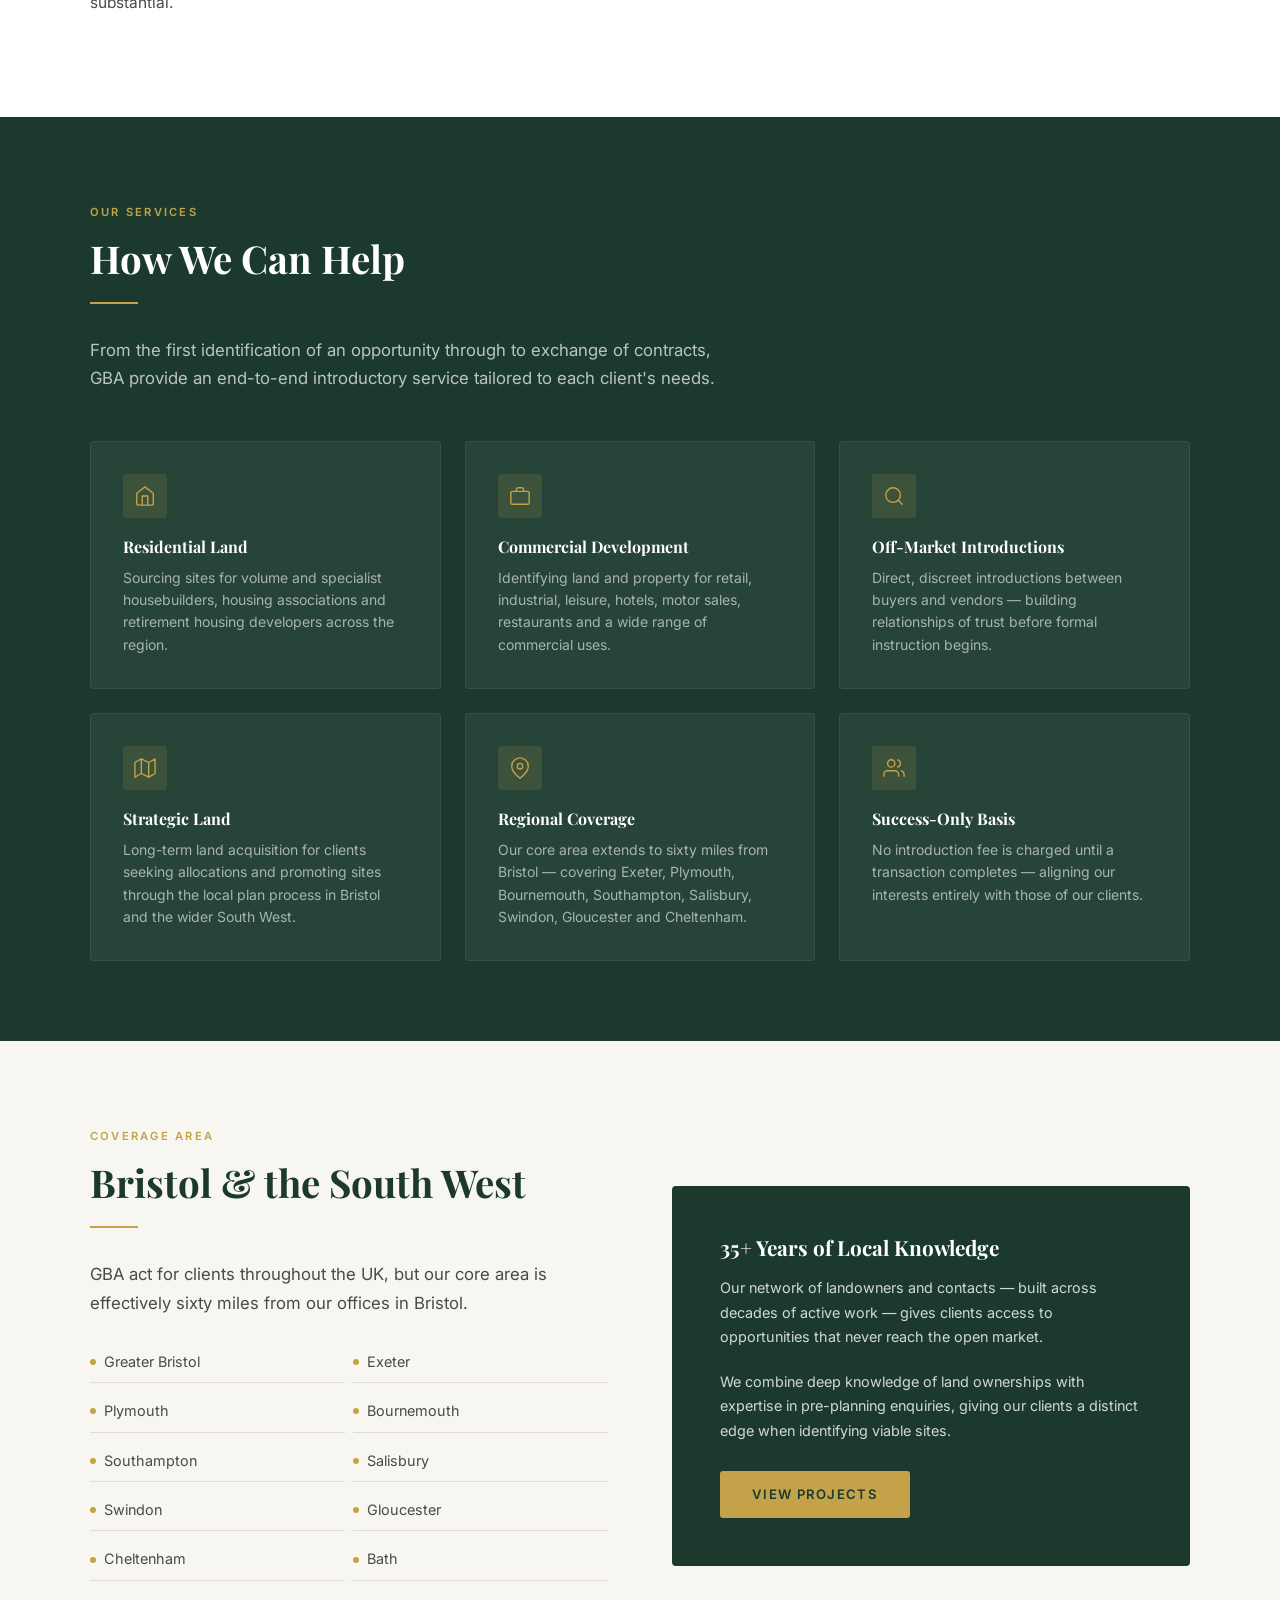
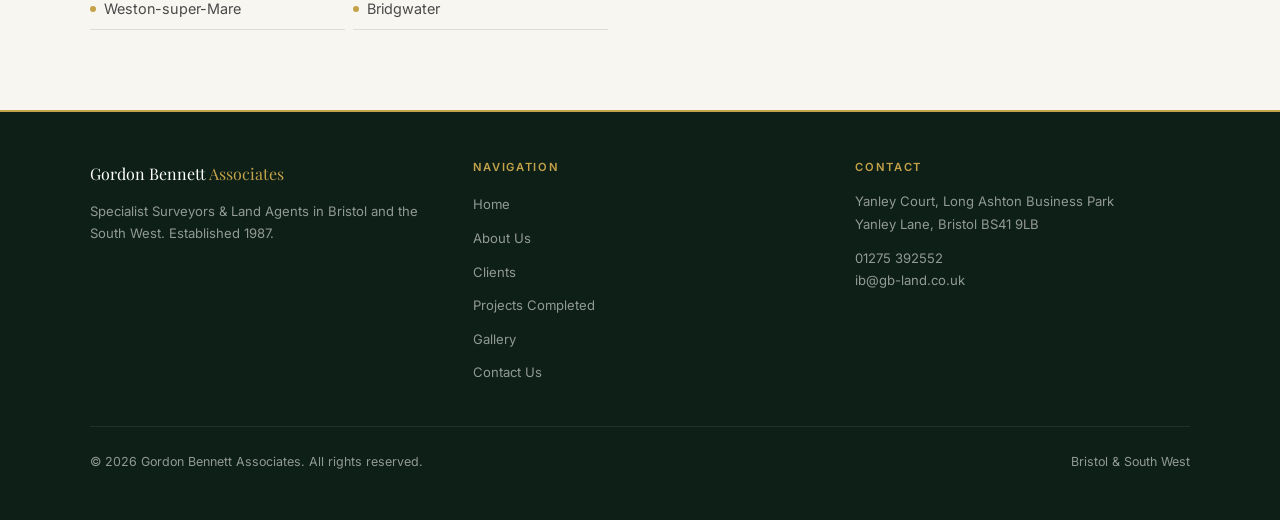
==== commit 50e994c4: "Hero: full right-side house image with gradient blend into text Co-Authored-By: Claude Sonnet 4.6 <n" ====
--- a/index.html
+++ b/index.html
@@ -26,18 +26,15 @@
 
 <!-- HERO -->
 <section class="hero">
-  <div class="hero-bg"></div>
-  <div class="hero-content hero-split">
-    <div class="hero-text">
-      <div class="hero-eyebrow">Established 1987 &nbsp;·&nbsp; Bristol & South West</div>
-      <h1>Specialist Surveyors &amp; Land Agents</h1>
-      <p>Identifying opportunities for clients seeking residential, commercial or leisure land and property across the South West region — on a success-only basis.</p>
-      <a href="contact.html" class="btn btn-gold">Get in Touch</a>
-      <a href="about.html" class="btn btn-outline">About GBA</a>
-    </div>
-    <div class="hero-image-wrap">
-      <img src="house.jpg" alt="Residential development — Bristol" class="hero-photo" />
-    </div>
+  <div class="hero-left">
+    <div class="hero-eyebrow">Established 1987 &nbsp;·&nbsp; Bristol & South West</div>
+    <h1>Specialist Surveyors &amp; Land Agents</h1>
+    <p>Identifying opportunities for clients seeking residential, commercial or leisure land and property across the South West region — on a success-only basis.</p>
+    <a href="contact.html" class="btn btn-gold">Get in Touch</a>
+    <a href="about.html" class="btn btn-outline">About GBA</a>
+  </div>
+  <div class="hero-right">
+    <div class="hero-fade"></div>
   </div>
 </section>
 
--- a/style.css
+++ b/style.css
@@ -99,55 +99,40 @@
 
 /* ── HERO ── */
 .hero {
+  display: grid;
+  grid-template-columns: 1fr 1fr;
+  min-height: 500px;
+  overflow: hidden;
+}
+
+.hero-left {
+  background: var(--green-dark);
+  padding: 5rem 3rem 5rem 4rem;
+  display: flex;
+  flex-direction: column;
+  justify-content: center;
   position: relative;
-  min-height: 480px;
-  display: flex;
-  align-items: flex-end;
-  background: var(--green-dark);
-  overflow: hidden;
-}
-
-.hero-bg {
+  z-index: 1;
+}
+
+.hero-right {
+  position: relative;
+  background-image: url('house.jpg');
+  background-size: cover;
+  background-position: center;
+}
+
+/* gradient that bleeds left over the image, blending into the dark green */
+.hero-fade {
   position: absolute;
   inset: 0;
-  background: linear-gradient(135deg, #0d2018 0%, #1B3A2D 50%, #2D5C43 100%);
-  background-size: cover;
-  background-position: center;
-}
-
-.hero-overlay {
-  position: absolute;
-  inset: 0;
-  background: linear-gradient(to right, rgba(10,25,17,0.88) 0%, rgba(10,25,17,0.6) 60%, rgba(10,25,17,0.3) 100%);
-}
-
-.hero-split {
-  display: grid;
-  grid-template-columns: 1fr auto;
-  align-items: center;
-  gap: 4rem;
-}
-
-.hero-text { flex: 1; }
-
-.hero-image-wrap {
-  position: relative;
-  flex-shrink: 0;
-}
-
-.hero-photo {
-  display: block;
-  width: 420px;
-  height: 320px;
-  object-fit: cover;
-  border-radius: 4px;
-  border: 3px solid rgba(196,162,74,0.4);
-  box-shadow: 0 20px 60px rgba(0,0,0,0.5);
-}
-
-@media (max-width: 900px) {
-  .hero-split { grid-template-columns: 1fr; }
-  .hero-image-wrap { display: none; }
+  background: linear-gradient(to right, var(--green-dark) 0%, rgba(27,58,45,0.6) 35%, transparent 70%);
+}
+
+@media (max-width: 768px) {
+  .hero { grid-template-columns: 1fr; }
+  .hero-right { display: none; }
+  .hero-left { padding: 4rem 2rem; }
 }
 
 .hero-content {
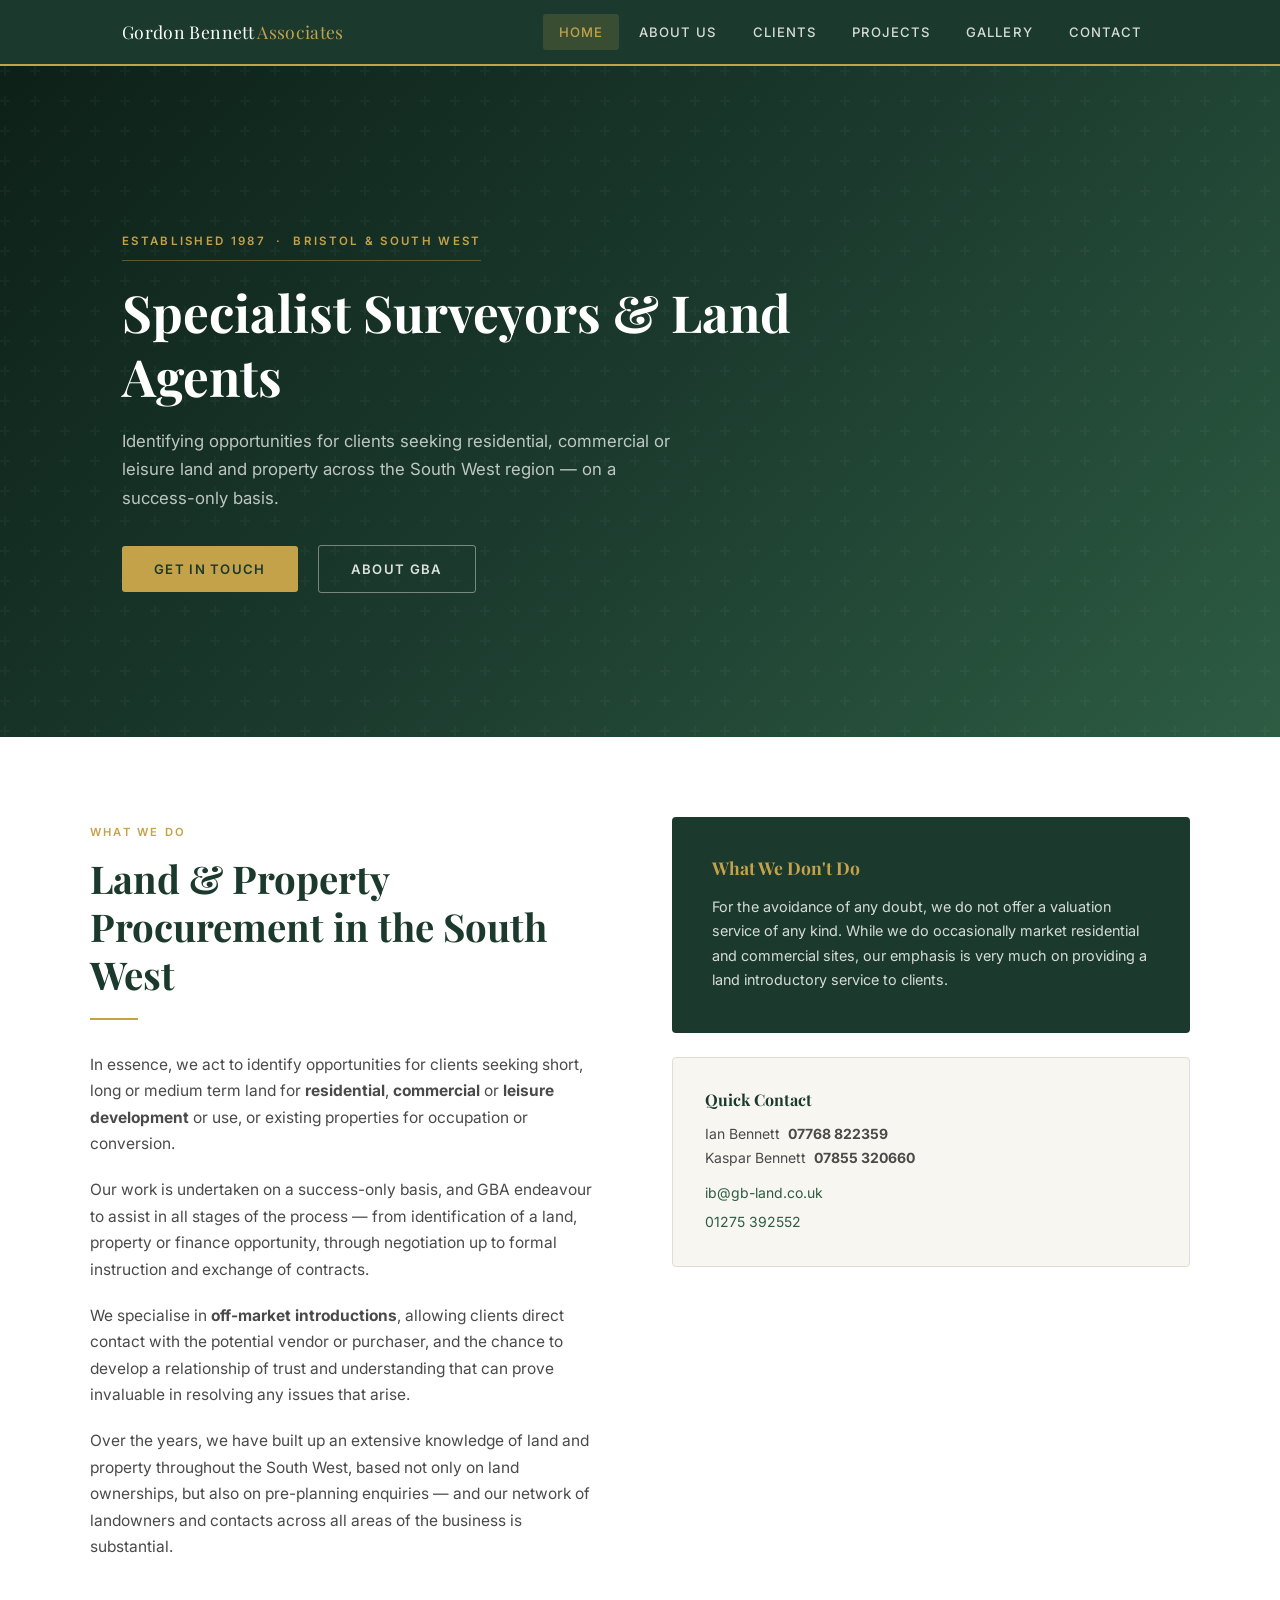
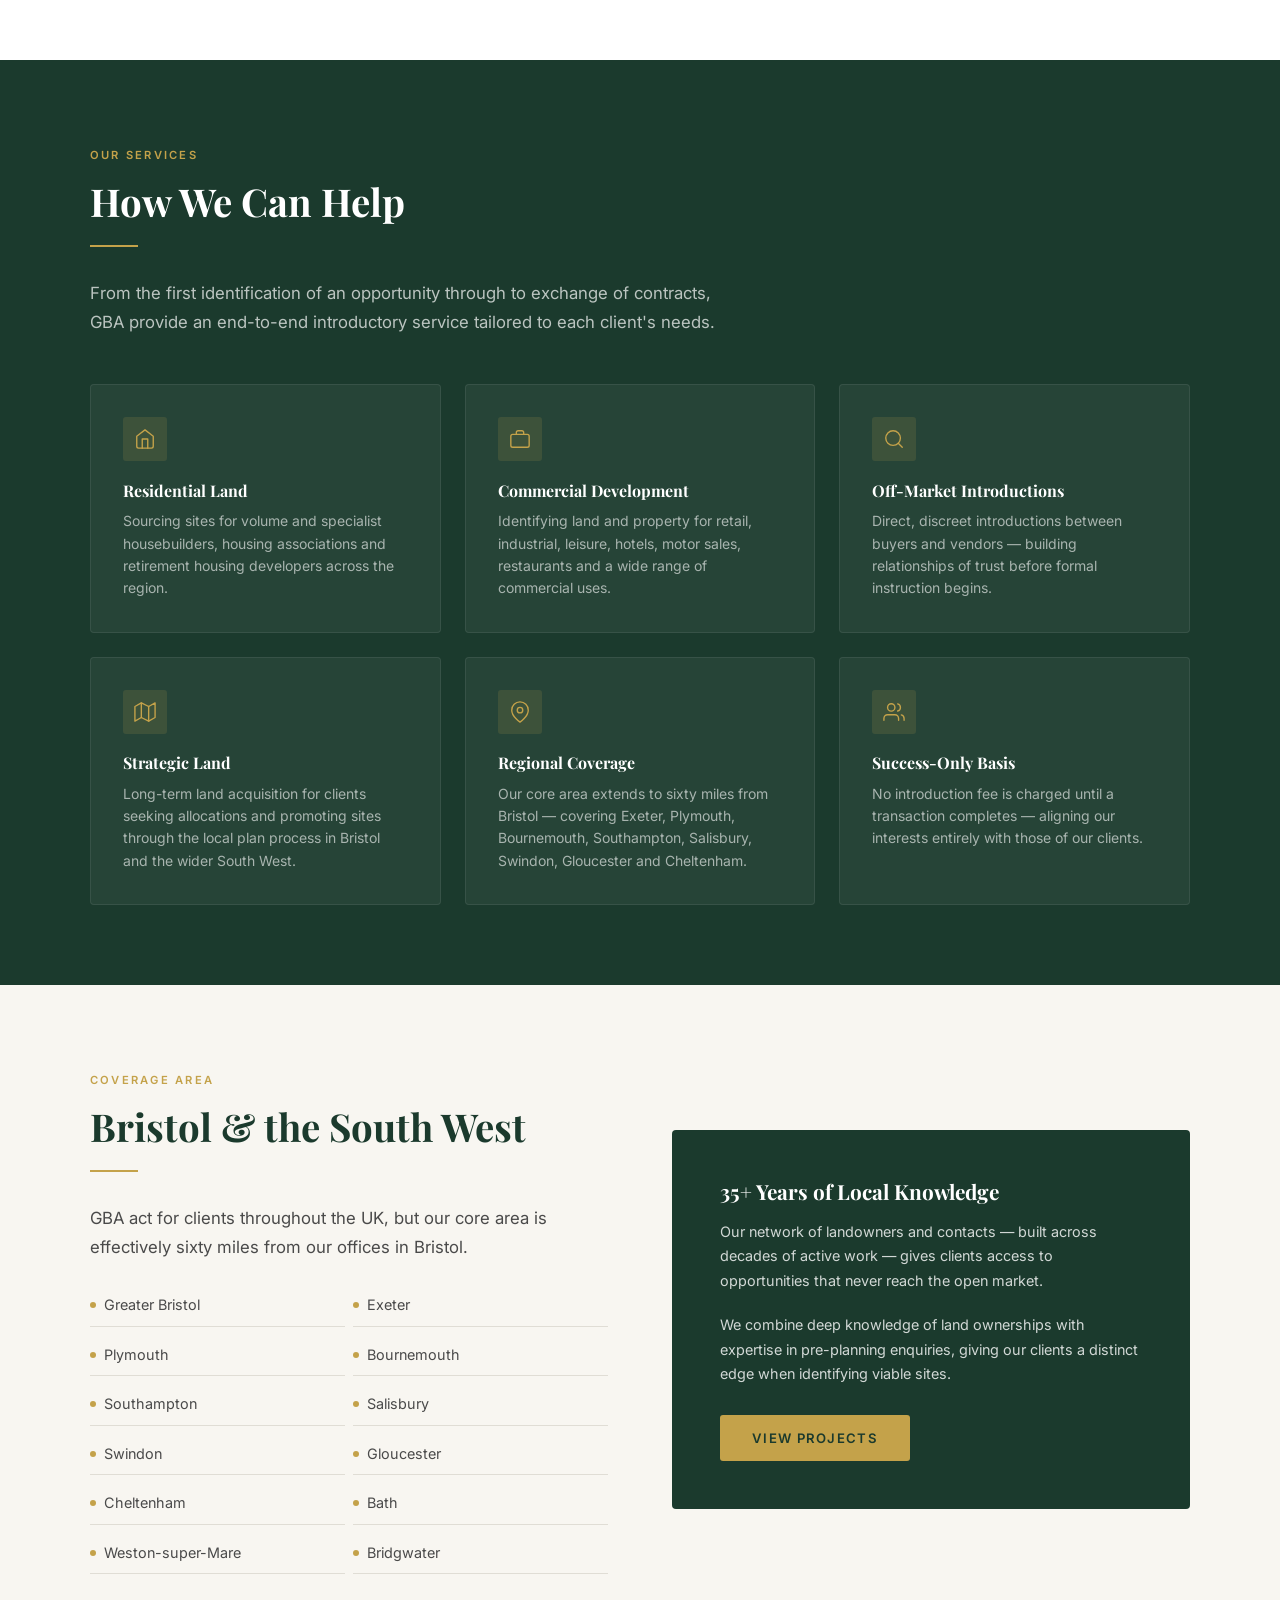
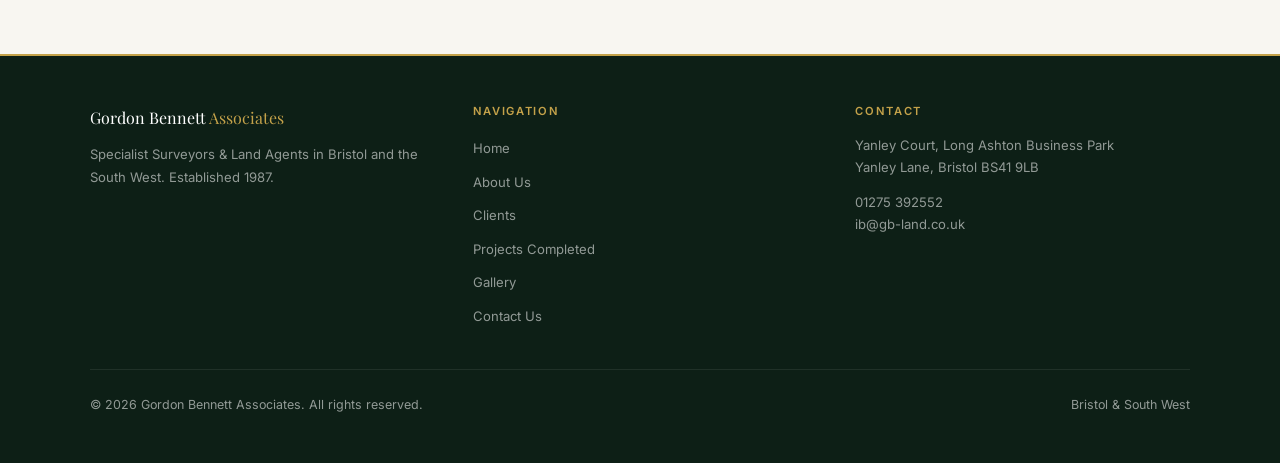
==== commit f3c6ae95: "Revert hero to original dark green gradient, no image Co-Authored-By: Claude Sonnet 4.6 <noreply@ant" ====
--- a/index.html
+++ b/index.html
@@ -26,15 +26,13 @@
 
 <!-- HERO -->
 <section class="hero">
-  <div class="hero-left">
+  <div class="hero-bg"></div>
+  <div class="hero-content">
     <div class="hero-eyebrow">Established 1987 &nbsp;·&nbsp; Bristol & South West</div>
     <h1>Specialist Surveyors &amp; Land Agents</h1>
     <p>Identifying opportunities for clients seeking residential, commercial or leisure land and property across the South West region — on a success-only basis.</p>
     <a href="contact.html" class="btn btn-gold">Get in Touch</a>
     <a href="about.html" class="btn btn-outline">About GBA</a>
-  </div>
-  <div class="hero-right">
-    <div class="hero-fade"></div>
   </div>
 </section>
 
--- a/style.css
+++ b/style.css
@@ -99,40 +99,25 @@
 
 /* ── HERO ── */
 .hero {
-  display: grid;
-  grid-template-columns: 1fr 1fr;
-  min-height: 500px;
+  position: relative;
+  min-height: 480px;
+  display: flex;
+  align-items: flex-end;
+  background: var(--green-dark);
   overflow: hidden;
 }
 
-.hero-left {
-  background: var(--green-dark);
-  padding: 5rem 3rem 5rem 4rem;
-  display: flex;
-  flex-direction: column;
-  justify-content: center;
-  position: relative;
-  z-index: 1;
-}
-
-.hero-right {
-  position: relative;
-  background-image: url('house.jpg');
-  background-size: cover;
-  background-position: center;
-}
-
-/* gradient that bleeds left over the image, blending into the dark green */
-.hero-fade {
+.hero-bg {
   position: absolute;
   inset: 0;
-  background: linear-gradient(to right, var(--green-dark) 0%, rgba(27,58,45,0.6) 35%, transparent 70%);
-}
-
-@media (max-width: 768px) {
-  .hero { grid-template-columns: 1fr; }
-  .hero-right { display: none; }
-  .hero-left { padding: 4rem 2rem; }
+  background: linear-gradient(135deg, #0d2018 0%, #1B3A2D 50%, #2D5C43 100%);
+}
+
+.hero-bg::after {
+  content: '';
+  position: absolute;
+  inset: 0;
+  background: url("data:image/svg+xml,%3Csvg width='60' height='60' viewBox='0 0 60 60' xmlns='http://www.w3.org/2000/svg'%3E%3Cg fill='none' fill-rule='evenodd'%3E%3Cg fill='%23ffffff' fill-opacity='0.03'%3E%3Cpath d='M36 34v-4h-2v4h-4v2h4v4h2v-4h4v-2h-4zm0-30V0h-2v4h-4v2h4v4h2V6h4V4h-4zM6 34v-4H4v4H0v2h4v4h2v-4h4v-2H6zM6 4V0H4v4H0v2h4v4h2V6h4V4H6z'/%3E%3C/g%3E%3C/g%3E%3C/svg%3E");
 }
 
 .hero-content {
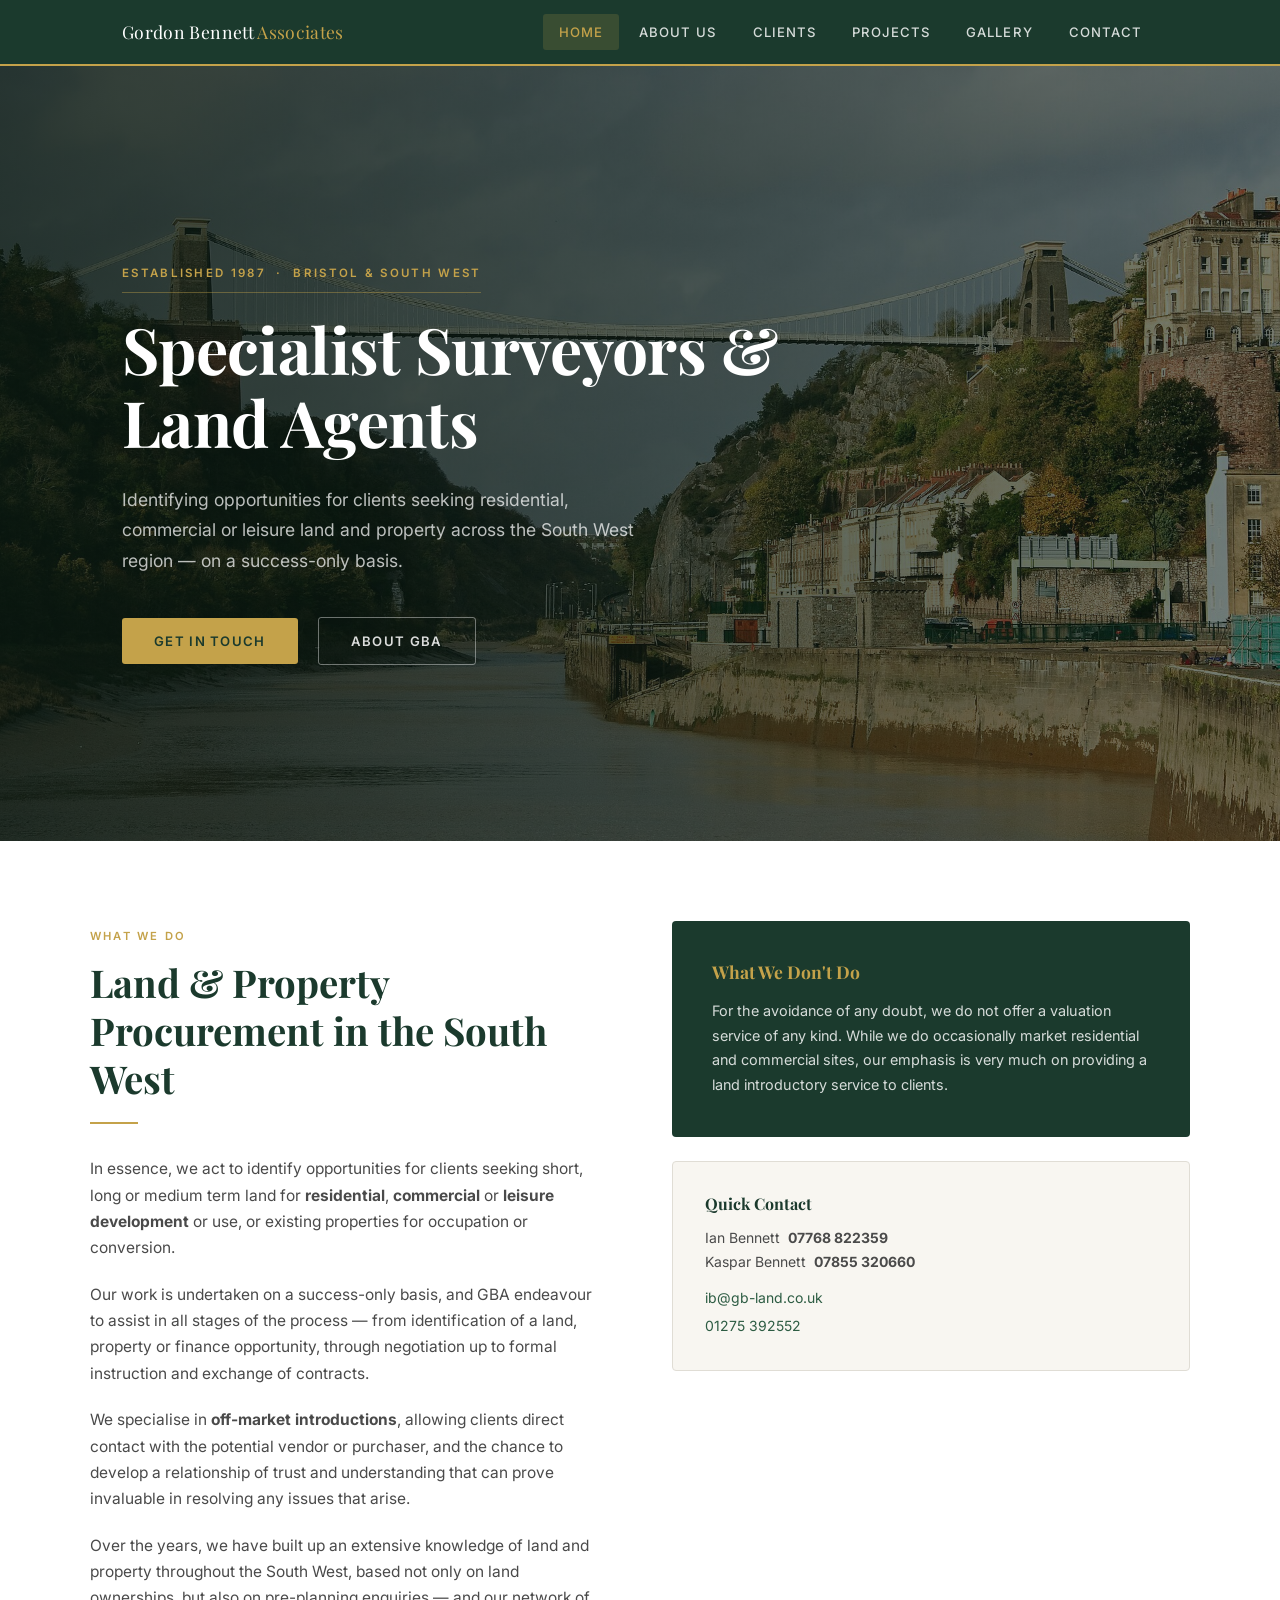
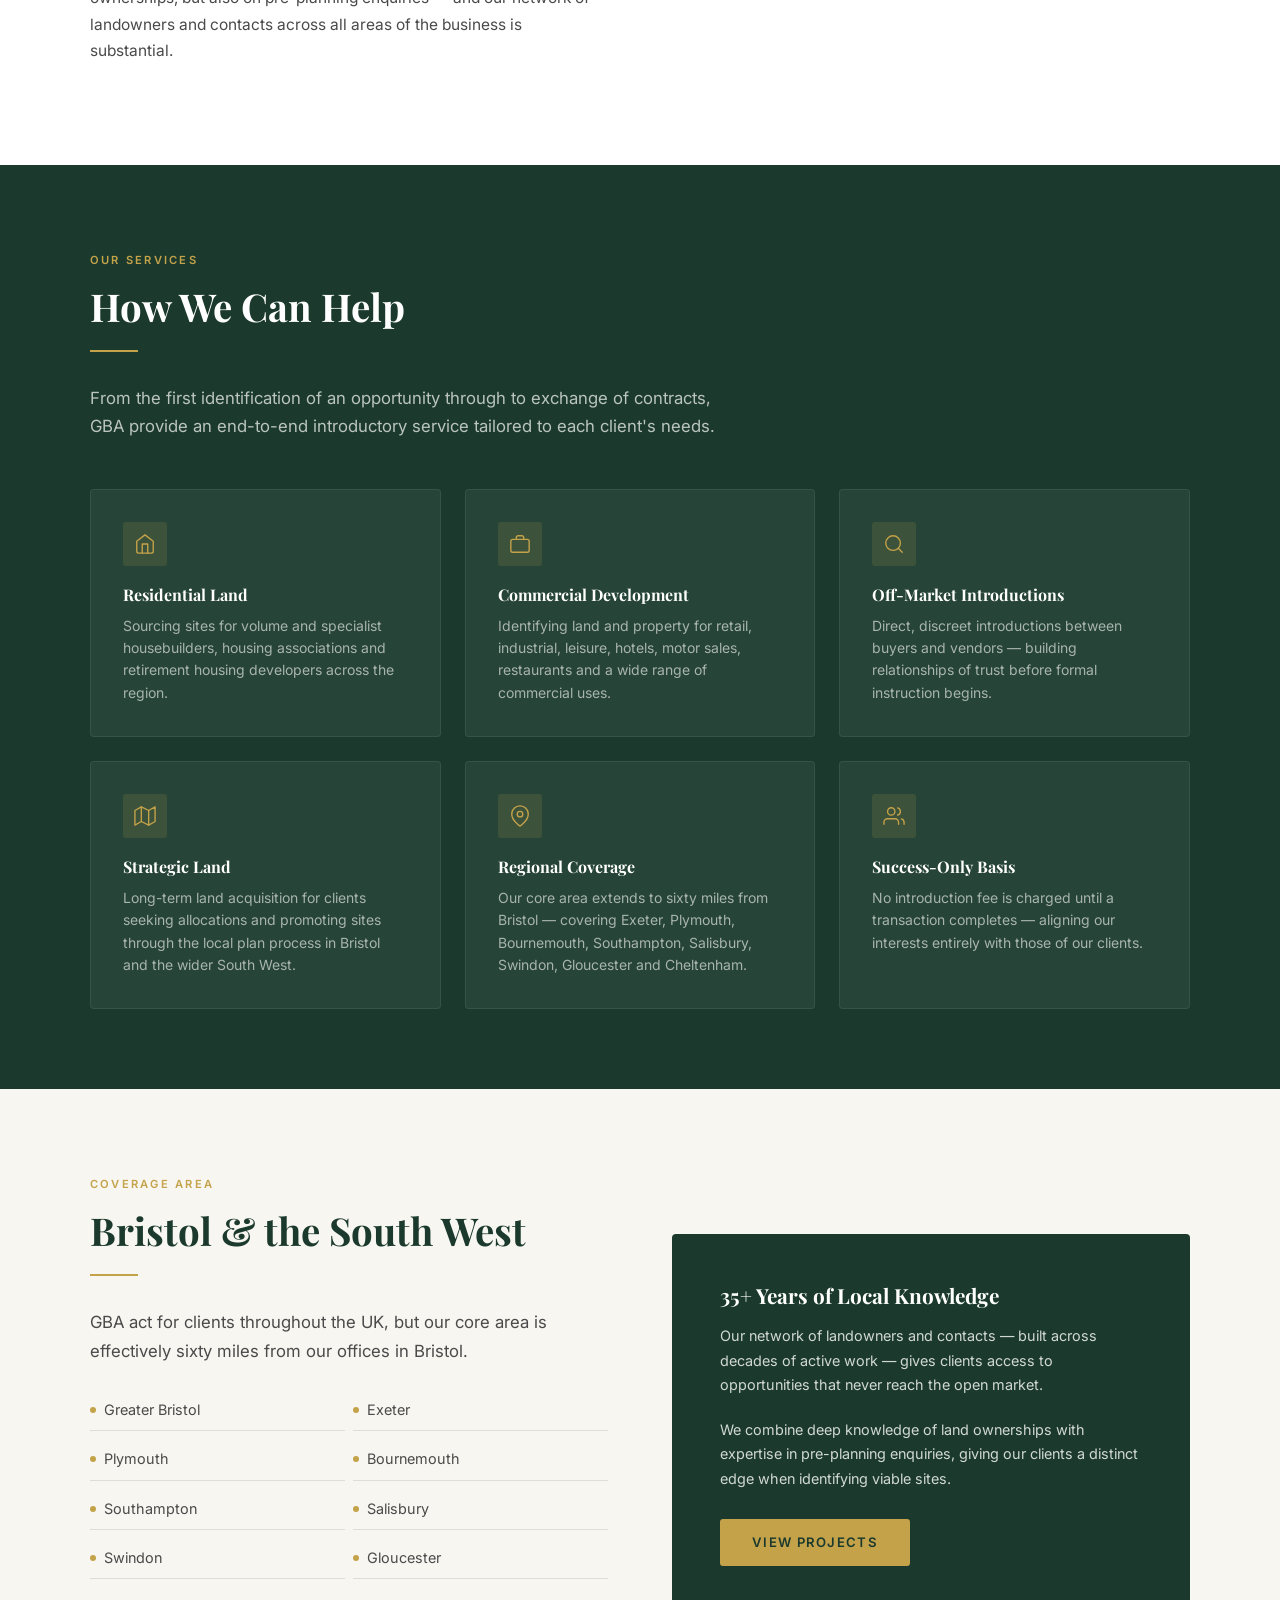
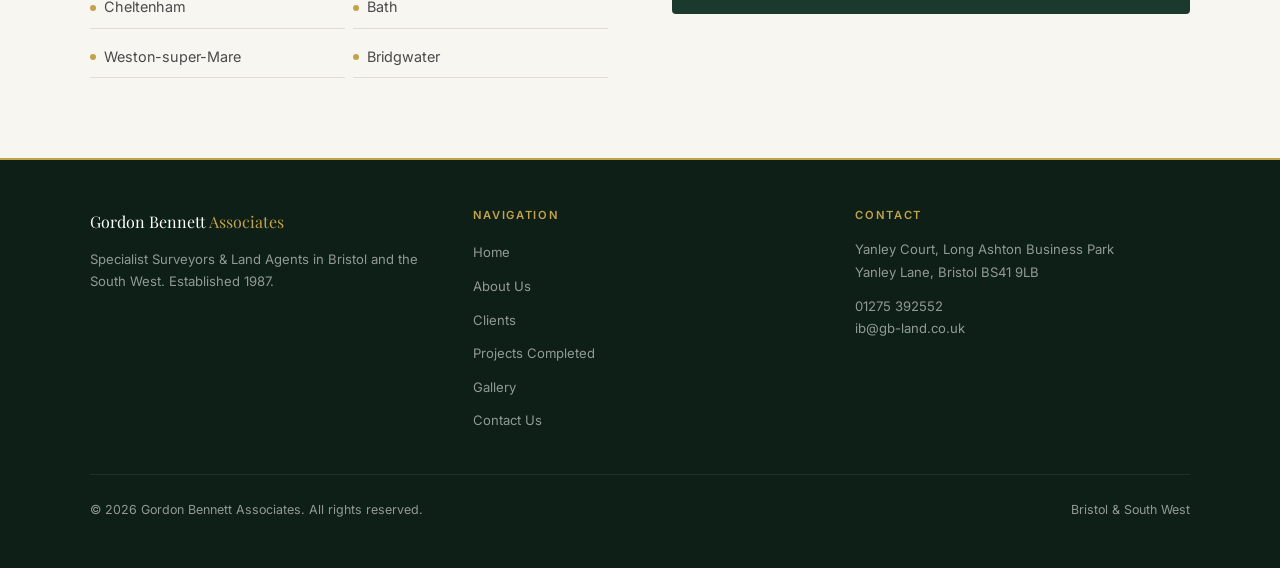
==== commit fe6d9631: "Nav: add hamburger menu for mobile with animated icon and dropdown Co-Authored-By: Claude Sonnet 4.6" ====
--- a/index.html
+++ b/index.html
@@ -21,8 +21,19 @@
       <li><a href="gallery.html">Gallery</a></li>
       <li><a href="contact.html">Contact</a></li>
     </ul>
+    <button class="nav-hamburger" id="hamburger" aria-label="Open menu">
+      <span></span><span></span><span></span>
+    </button>
   </div>
 </nav>
+<div class="mobile-menu" id="mobile-menu">
+  <a href="index.html" class="active">Home</a>
+  <a href="about.html">About Us</a>
+  <a href="clients.html">Clients</a>
+  <a href="projects.html">Projects</a>
+  <a href="gallery.html">Gallery</a>
+  <a href="contact.html">Contact</a>
+</div>
 
 <!-- HERO -->
 <section class="hero">
@@ -191,5 +202,19 @@
   </div>
 </footer>
 
+<script>
+  const hamburger = document.getElementById('hamburger');
+  const mobileMenu = document.getElementById('mobile-menu');
+  hamburger.addEventListener('click', function() {
+    hamburger.classList.toggle('open');
+    mobileMenu.classList.toggle('open');
+  });
+  mobileMenu.querySelectorAll('a').forEach(function(link) {
+    link.addEventListener('click', function() {
+      hamburger.classList.remove('open');
+      mobileMenu.classList.remove('open');
+    });
+  });
+</script>
 </body>
 </html>
--- a/style.css
+++ b/style.css
@@ -69,6 +69,9 @@
   color: var(--gold);
 }
 
+.nav-hamburger { display: none; }
+.mobile-menu { display: none; }
+
 .nav-links {
   display: flex;
   list-style: none;
@@ -110,14 +113,16 @@
 .hero-bg {
   position: absolute;
   inset: 0;
-  background: linear-gradient(135deg, #0d2018 0%, #1B3A2D 50%, #2D5C43 100%);
+  background-image: url('hero.jpg');
+  background-size: cover;
+  background-position: center;
 }
 
 .hero-bg::after {
   content: '';
   position: absolute;
   inset: 0;
-  background: url("data:image/svg+xml,%3Csvg width='60' height='60' viewBox='0 0 60 60' xmlns='http://www.w3.org/2000/svg'%3E%3Cg fill='none' fill-rule='evenodd'%3E%3Cg fill='%23ffffff' fill-opacity='0.03'%3E%3Cpath d='M36 34v-4h-2v4h-4v2h4v4h2v-4h4v-2h-4zm0-30V0h-2v4h-4v2h4v4h2V6h4V4h-4zM6 34v-4H4v4H0v2h4v4h2v-4h4v-2H6zM6 4V0H4v4H0v2h4v4h2V6h4V4H6z'/%3E%3C/g%3E%3C/g%3E%3C/svg%3E");
+  background: linear-gradient(to right, rgba(10,25,17,0.82) 0%, rgba(10,25,17,0.55) 100%);
 }
 
 .hero-content {
@@ -125,7 +130,7 @@
   max-width: 1100px;
   margin: 0 auto;
   width: 100%;
-  padding: 5rem 2rem 4rem;
+  padding: 7rem 2rem 6rem;
 }
 
 .hero-eyebrow {
@@ -141,18 +146,21 @@
 }
 
 .hero h1 {
-  font-size: clamp(2rem, 4vw, 3.2rem);
+  font-size: clamp(2.8rem, 5vw, 4.4rem);
   color: var(--white);
-  max-width: 680px;
-  margin-bottom: 1.2rem;
+  max-width: 720px;
+  margin-bottom: 1.6rem;
   font-weight: 700;
+  line-height: 1.15;
+  letter-spacing: -0.01em;
 }
 
 .hero p {
-  font-size: 1.05rem;
+  font-size: 1.1rem;
   color: rgba(255,255,255,0.72);
-  max-width: 560px;
-  margin-bottom: 2rem;
+  max-width: 520px;
+  margin-bottom: 2.5rem;
+  line-height: 1.75;
 }
 
 .btn {
@@ -612,4 +620,79 @@
   .sector-group:nth-child(odd) { border-right: 1px solid var(--border); }
 
   .nav-links { display: none; }
-}
+
+  .nav-hamburger {
+    display: flex;
+    flex-direction: column;
+    justify-content: center;
+    gap: 5px;
+    background: none;
+    border: none;
+    cursor: pointer;
+    padding: 0.5rem;
+    z-index: 110;
+  }
+
+  .nav-hamburger span {
+    display: block;
+    width: 24px;
+    height: 2px;
+    background: var(--white);
+    border-radius: 2px;
+    transition: transform 0.3s, opacity 0.3s;
+    transform-origin: center;
+  }
+
+  .nav-hamburger.open span:nth-child(1) {
+    transform: translateY(7px) rotate(45deg);
+  }
+
+  .nav-hamburger.open span:nth-child(2) {
+    opacity: 0;
+  }
+
+  .nav-hamburger.open span:nth-child(3) {
+    transform: translateY(-7px) rotate(-45deg);
+  }
+
+  .mobile-menu {
+    display: none;
+    position: fixed;
+    top: 66px;
+    left: 0;
+    right: 0;
+    background: var(--green-dark);
+    border-bottom: 2px solid var(--gold);
+    z-index: 99;
+    padding: 1rem 2rem 1.5rem;
+    flex-direction: column;
+    gap: 0.25rem;
+  }
+
+  .mobile-menu.open {
+    display: flex;
+  }
+
+  .mobile-menu a {
+    display: block;
+    padding: 0.75rem 1rem;
+    color: rgba(255,255,255,0.82);
+    font-size: 0.88rem;
+    letter-spacing: 0.08em;
+    text-transform: uppercase;
+    font-weight: 500;
+    border-radius: 3px;
+    transition: all 0.2s;
+    border-bottom: 1px solid rgba(255,255,255,0.06);
+  }
+
+  .mobile-menu a:last-child {
+    border-bottom: none;
+  }
+
+  .mobile-menu a:hover,
+  .mobile-menu a.active {
+    color: var(--gold);
+    background: rgba(196,162,74,0.1);
+  }
+}
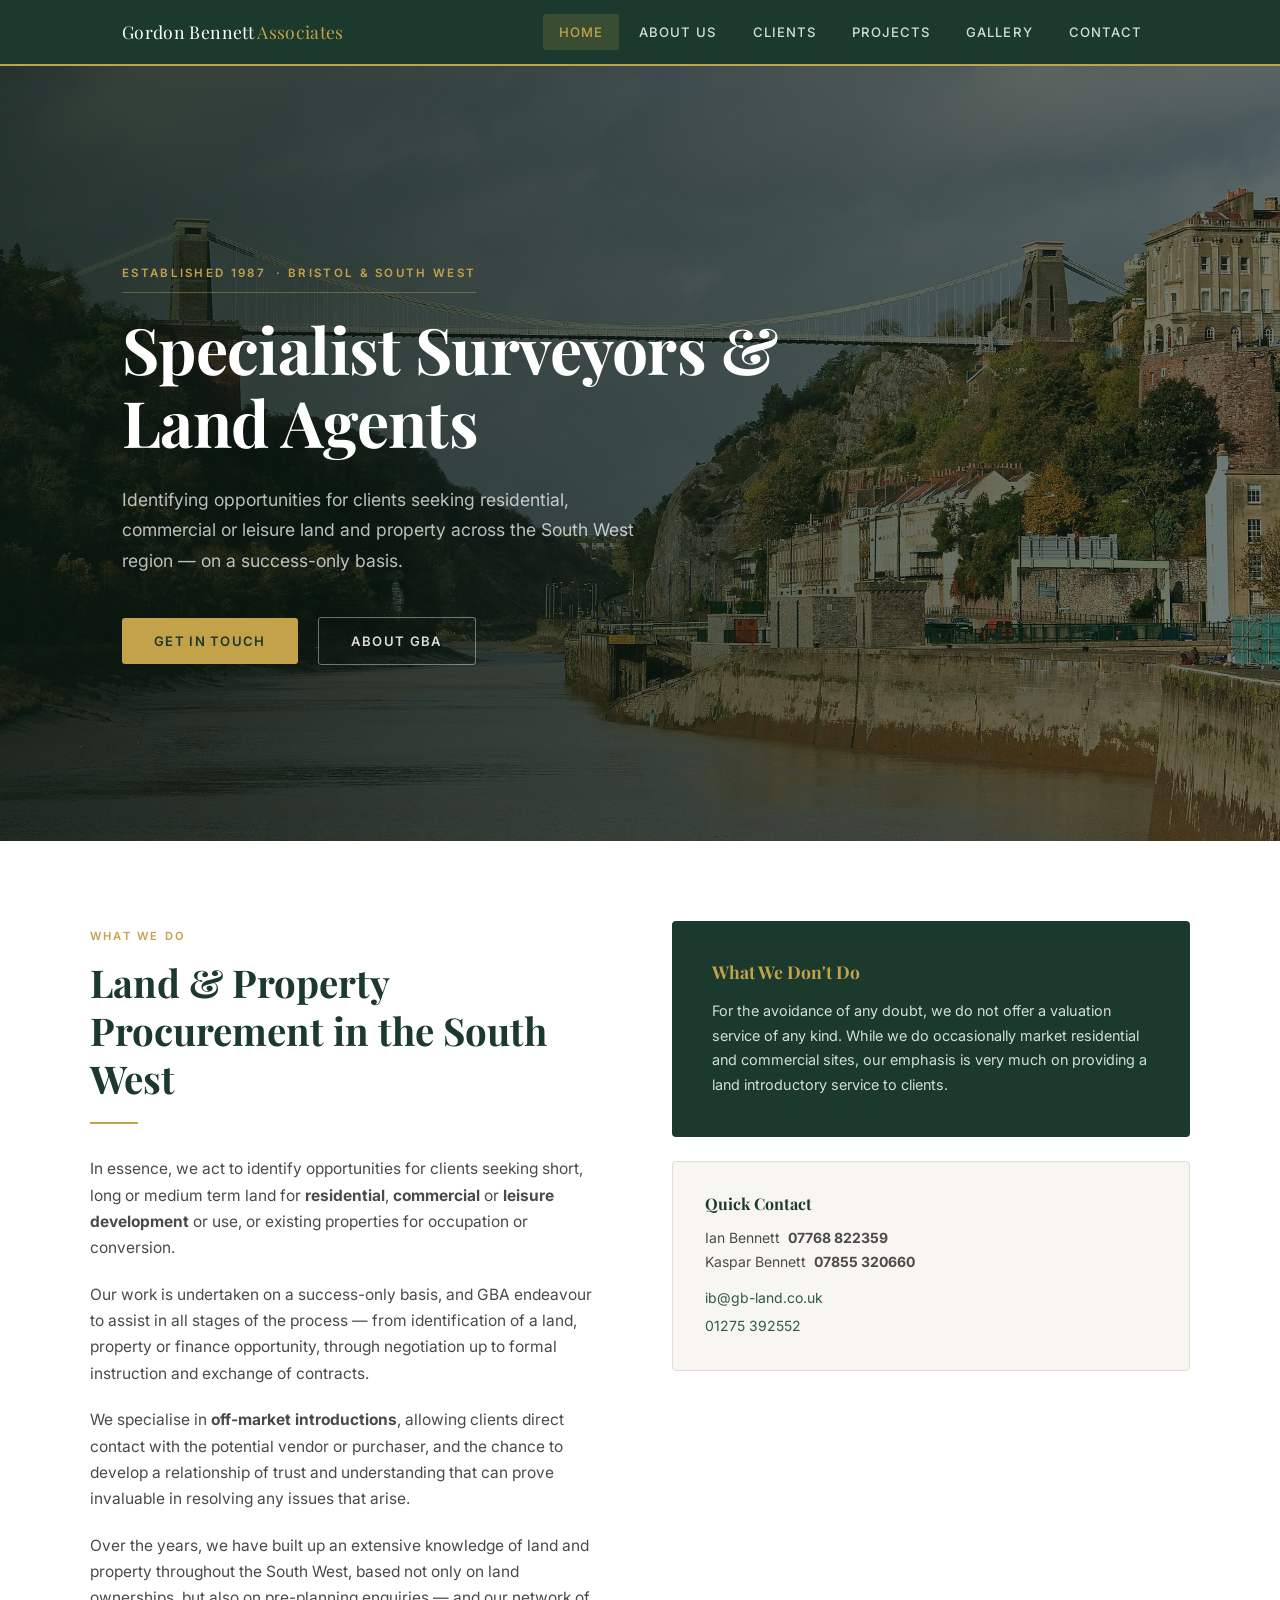
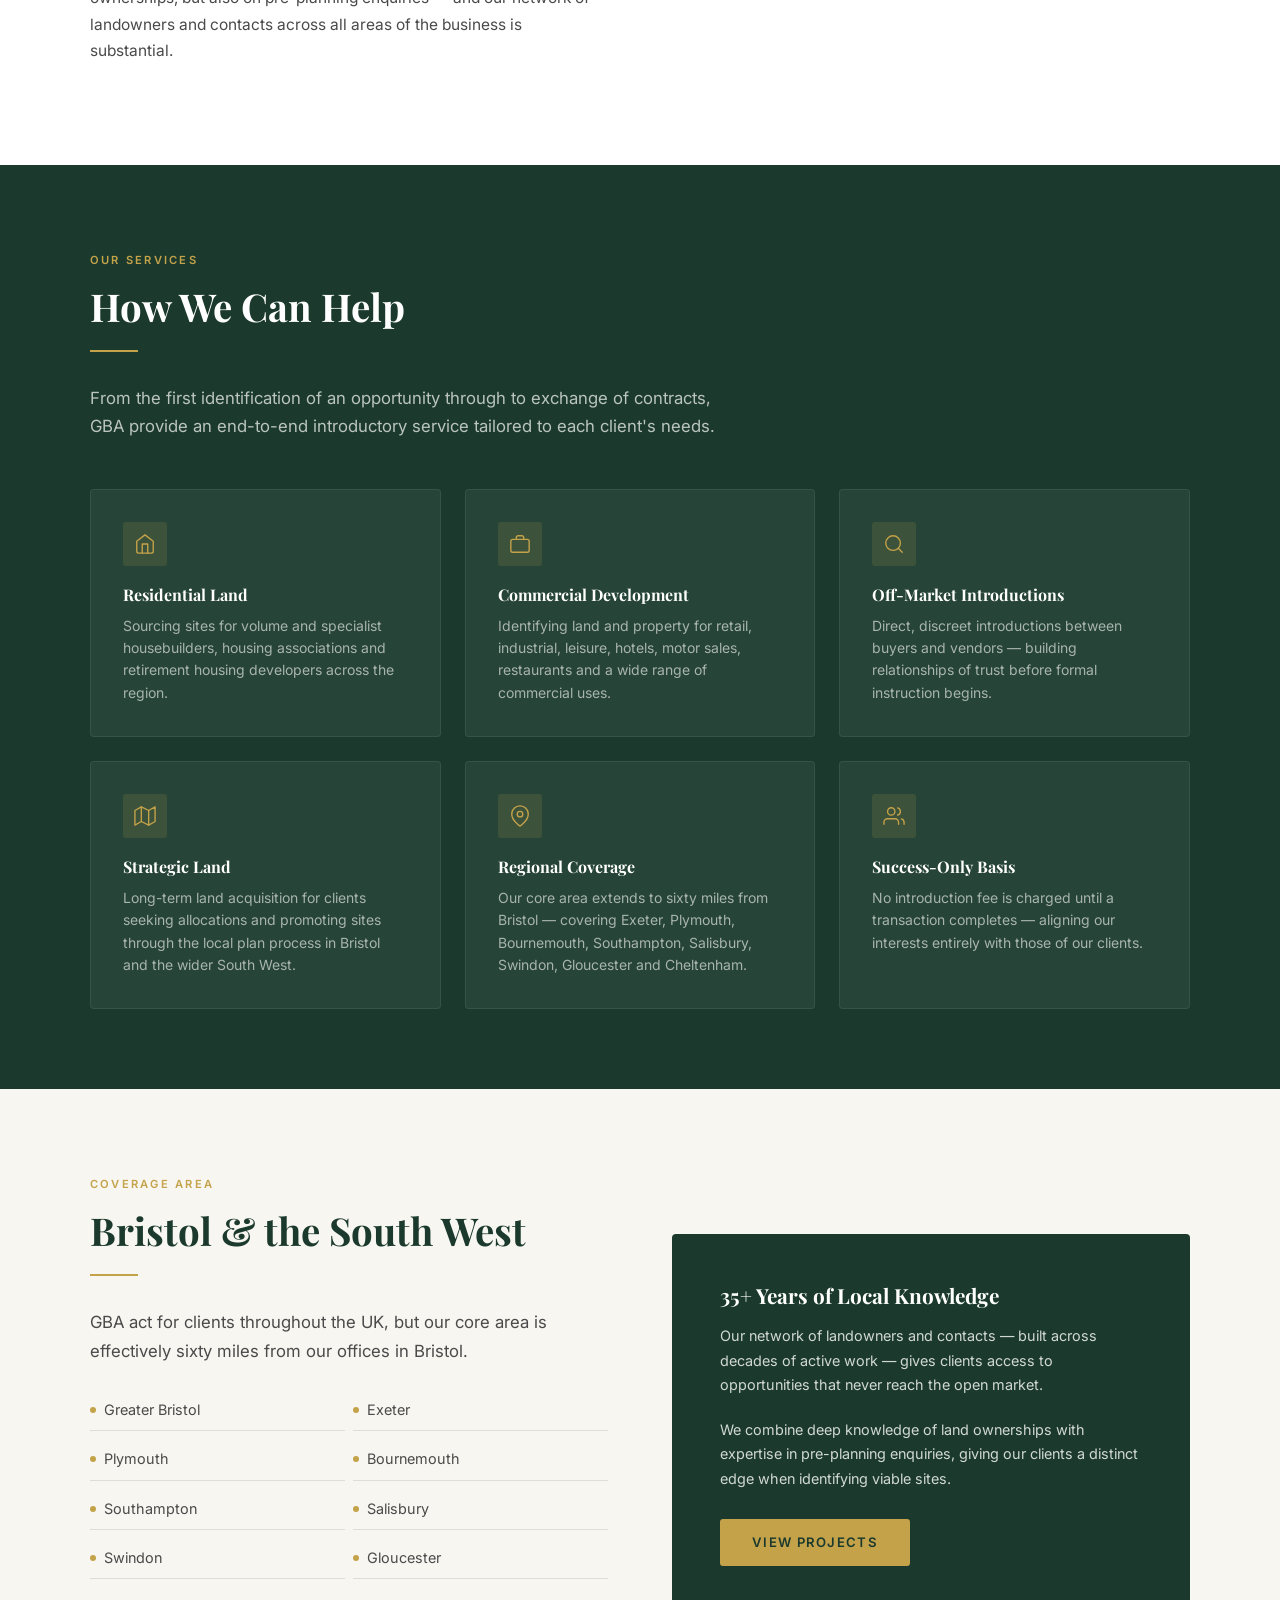
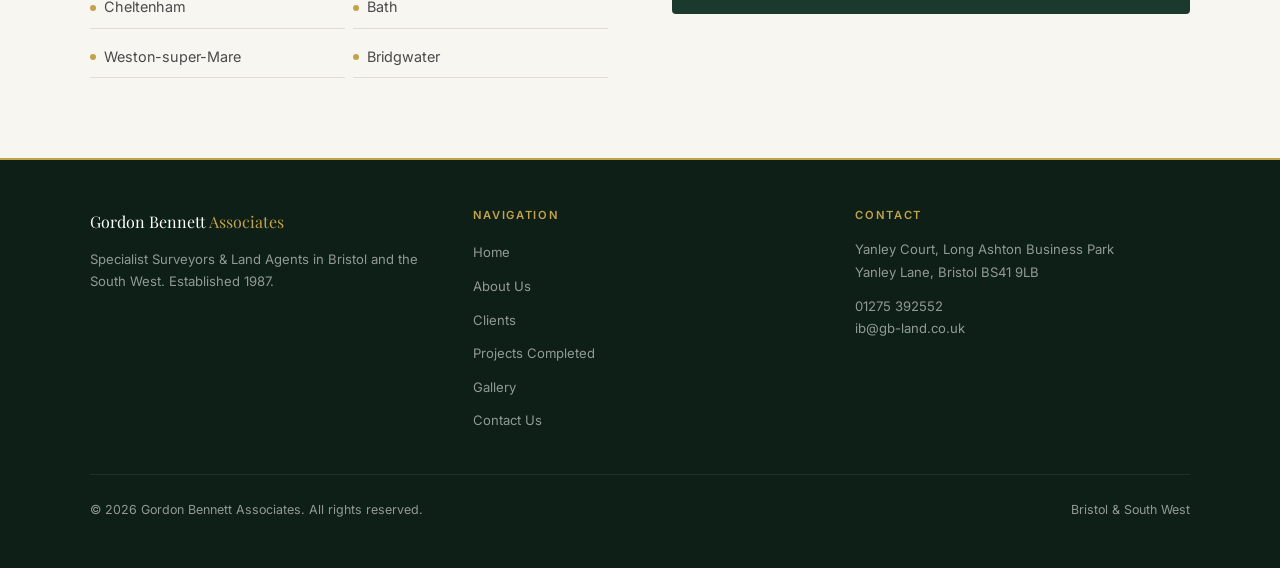
==== commit 8c3cb15a: "Mobile: split hero eyebrow onto two lines on small screens Co-Authored-By: Claude Sonnet 4.6 <norepl" ====
--- a/index.html
+++ b/index.html
@@ -39,11 +39,13 @@
 <section class="hero">
   <div class="hero-bg"></div>
   <div class="hero-content">
-    <div class="hero-eyebrow">Established 1987 &nbsp;·&nbsp; Bristol & South West</div>
+    <div class="hero-eyebrow">Established 1987 <span class="eyebrow-sep">&nbsp;·&nbsp;</span><span class="eyebrow-break"><br></span>Bristol &amp; South West</div>
     <h1>Specialist Surveyors &amp; Land Agents</h1>
     <p>Identifying opportunities for clients seeking residential, commercial or leisure land and property across the South West region — on a success-only basis.</p>
-    <a href="contact.html" class="btn btn-gold">Get in Touch</a>
-    <a href="about.html" class="btn btn-outline">About GBA</a>
+    <div class="hero-btns">
+      <a href="contact.html" class="btn btn-gold">Get in Touch</a>
+      <a href="about.html" class="btn btn-outline">About GBA</a>
+    </div>
   </div>
 </section>
 
--- a/style.css
+++ b/style.css
@@ -71,6 +71,7 @@
 
 .nav-hamburger { display: none; }
 .mobile-menu { display: none; }
+.eyebrow-break { display: none; }
 
 .nav-links {
   display: flex;
@@ -608,6 +609,62 @@
 
 /* ── RESPONSIVE ── */
 @media (max-width: 768px) {
+  .hero {
+    min-height: 320px;
+    align-items: flex-start;
+  }
+
+  .hero-content {
+    padding: 2.5rem 1.5rem 3rem;
+  }
+
+  .hero h1 {
+    font-size: 2.2rem;
+  }
+
+  .hero p {
+    font-size: 0.95rem;
+  }
+
+  .hero-btns {
+    display: flex;
+    gap: 0.75rem;
+  }
+
+  .hero-btns .btn {
+    flex: 1;
+    text-align: center;
+  }
+
+  .advisers-grid {
+    grid-template-columns: 1fr !important;
+  }
+
+  .usp-grid {
+    grid-template-columns: 1fr !important;
+  }
+
+  .eyebrow-sep { display: none; }
+  .eyebrow-break { display: inline; }
+
+  .projects-table {
+    font-size: 0.72rem;
+  }
+
+  .projects-table thead th {
+    padding: 0.75rem 0.6rem;
+    font-size: 0.62rem;
+  }
+
+  .projects-table td {
+    padding: 0.7rem 0.6rem;
+  }
+
+  .projects-table td:first-child {
+    font-size: 0.68rem;
+    white-space: normal;
+  }
+
   .intro-grid,
   .coverage-grid,
   .contact-grid,
